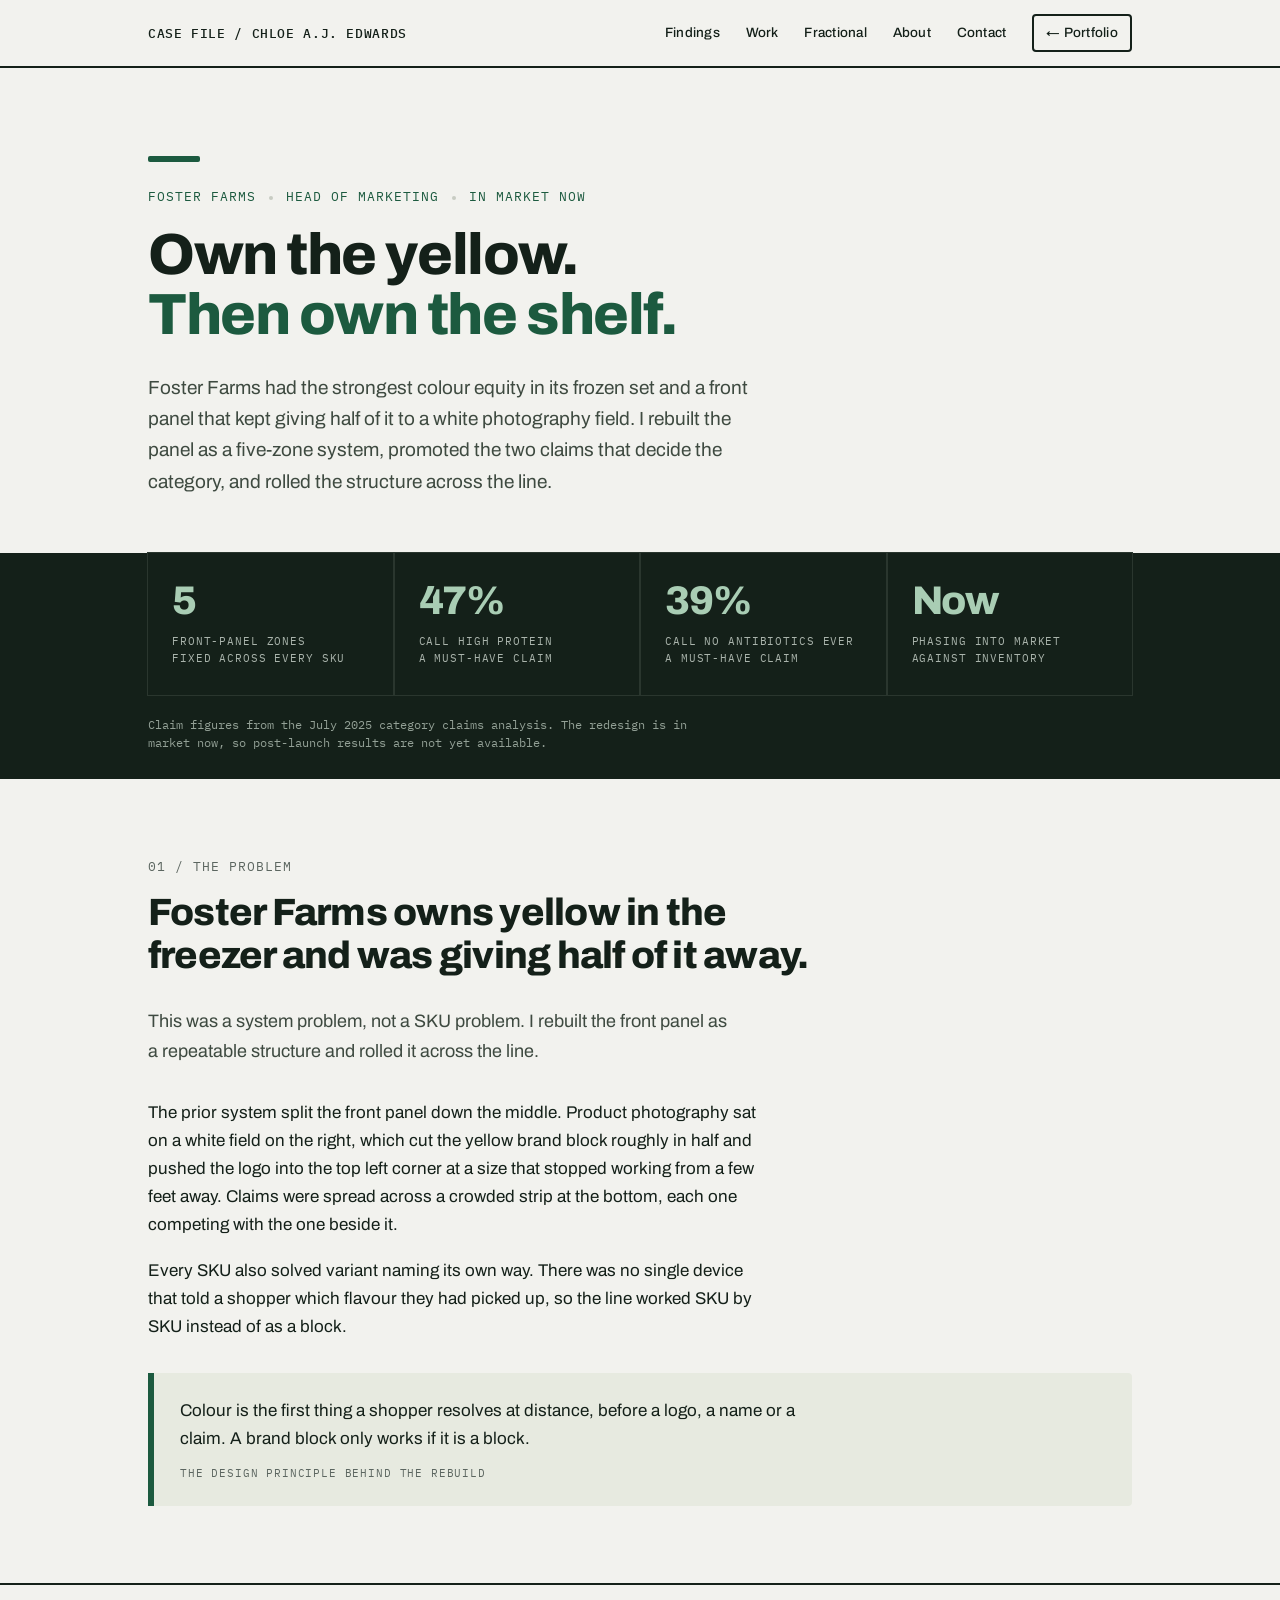
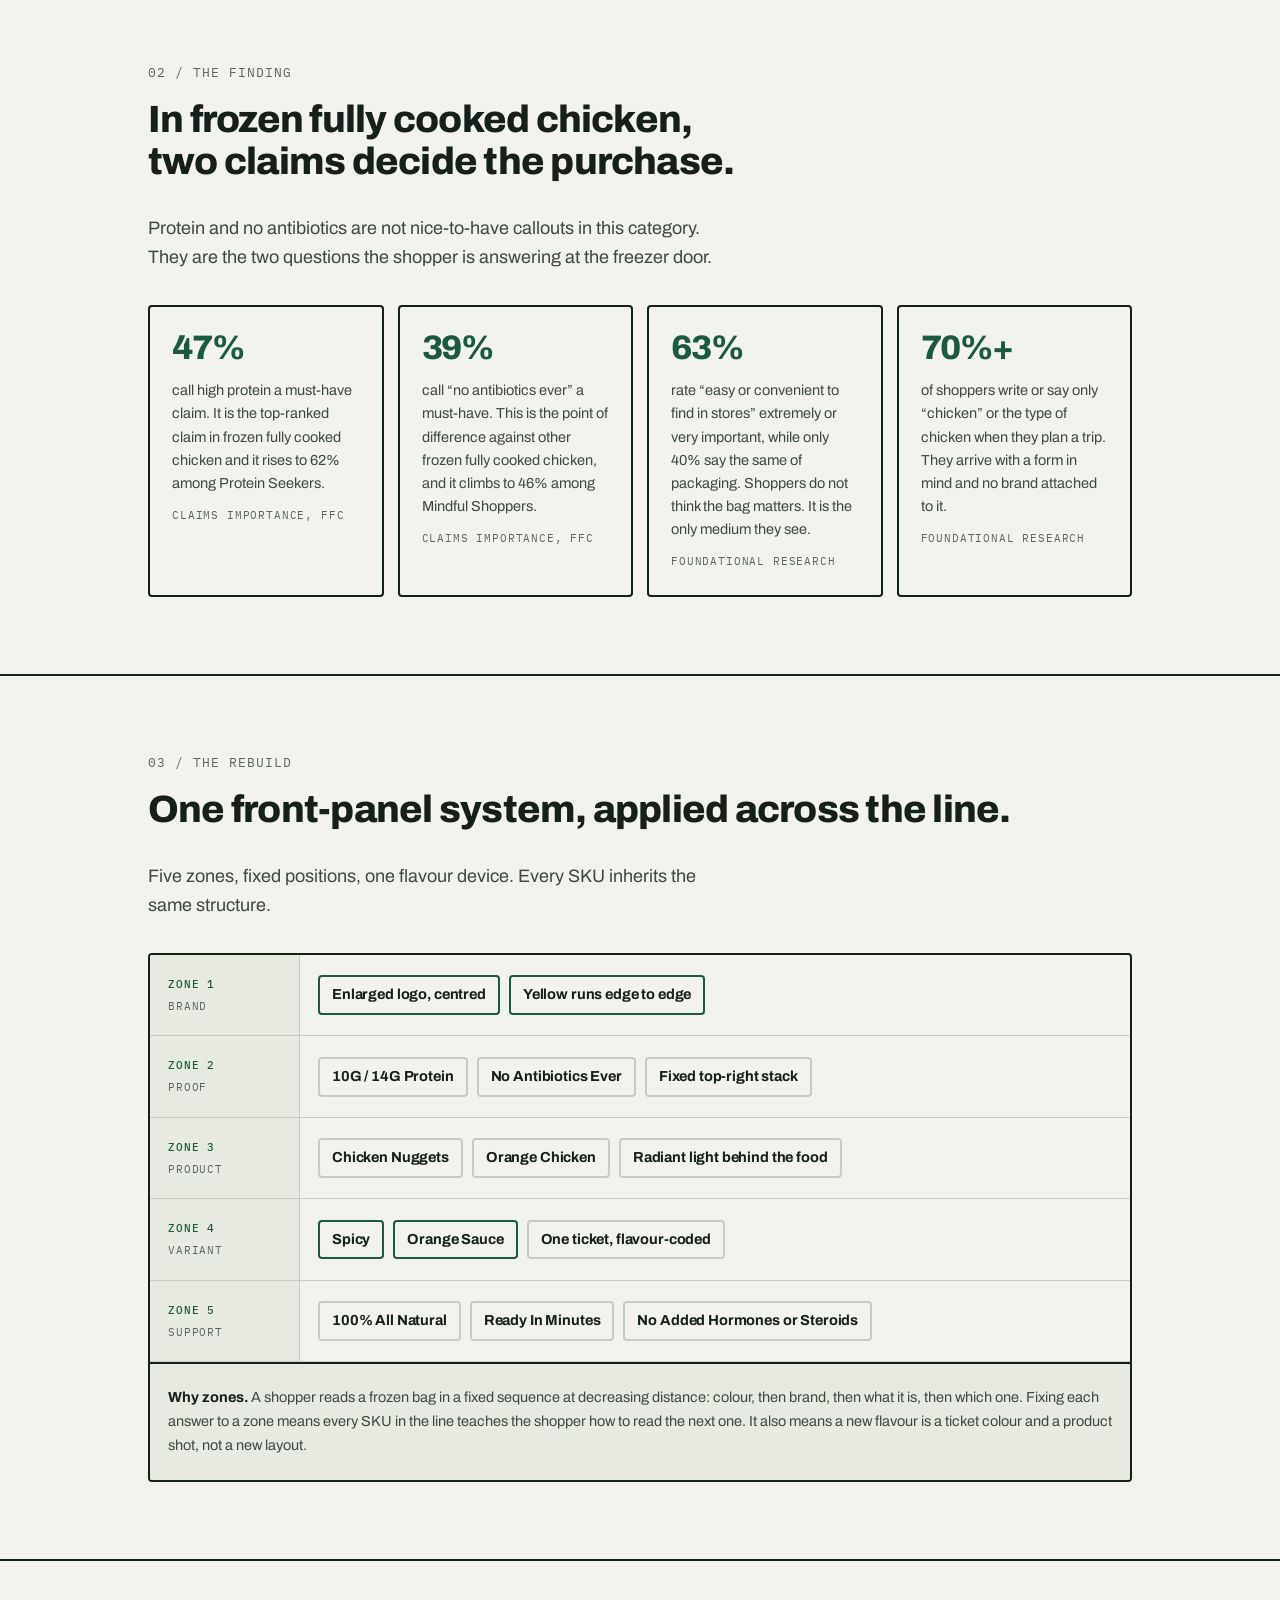
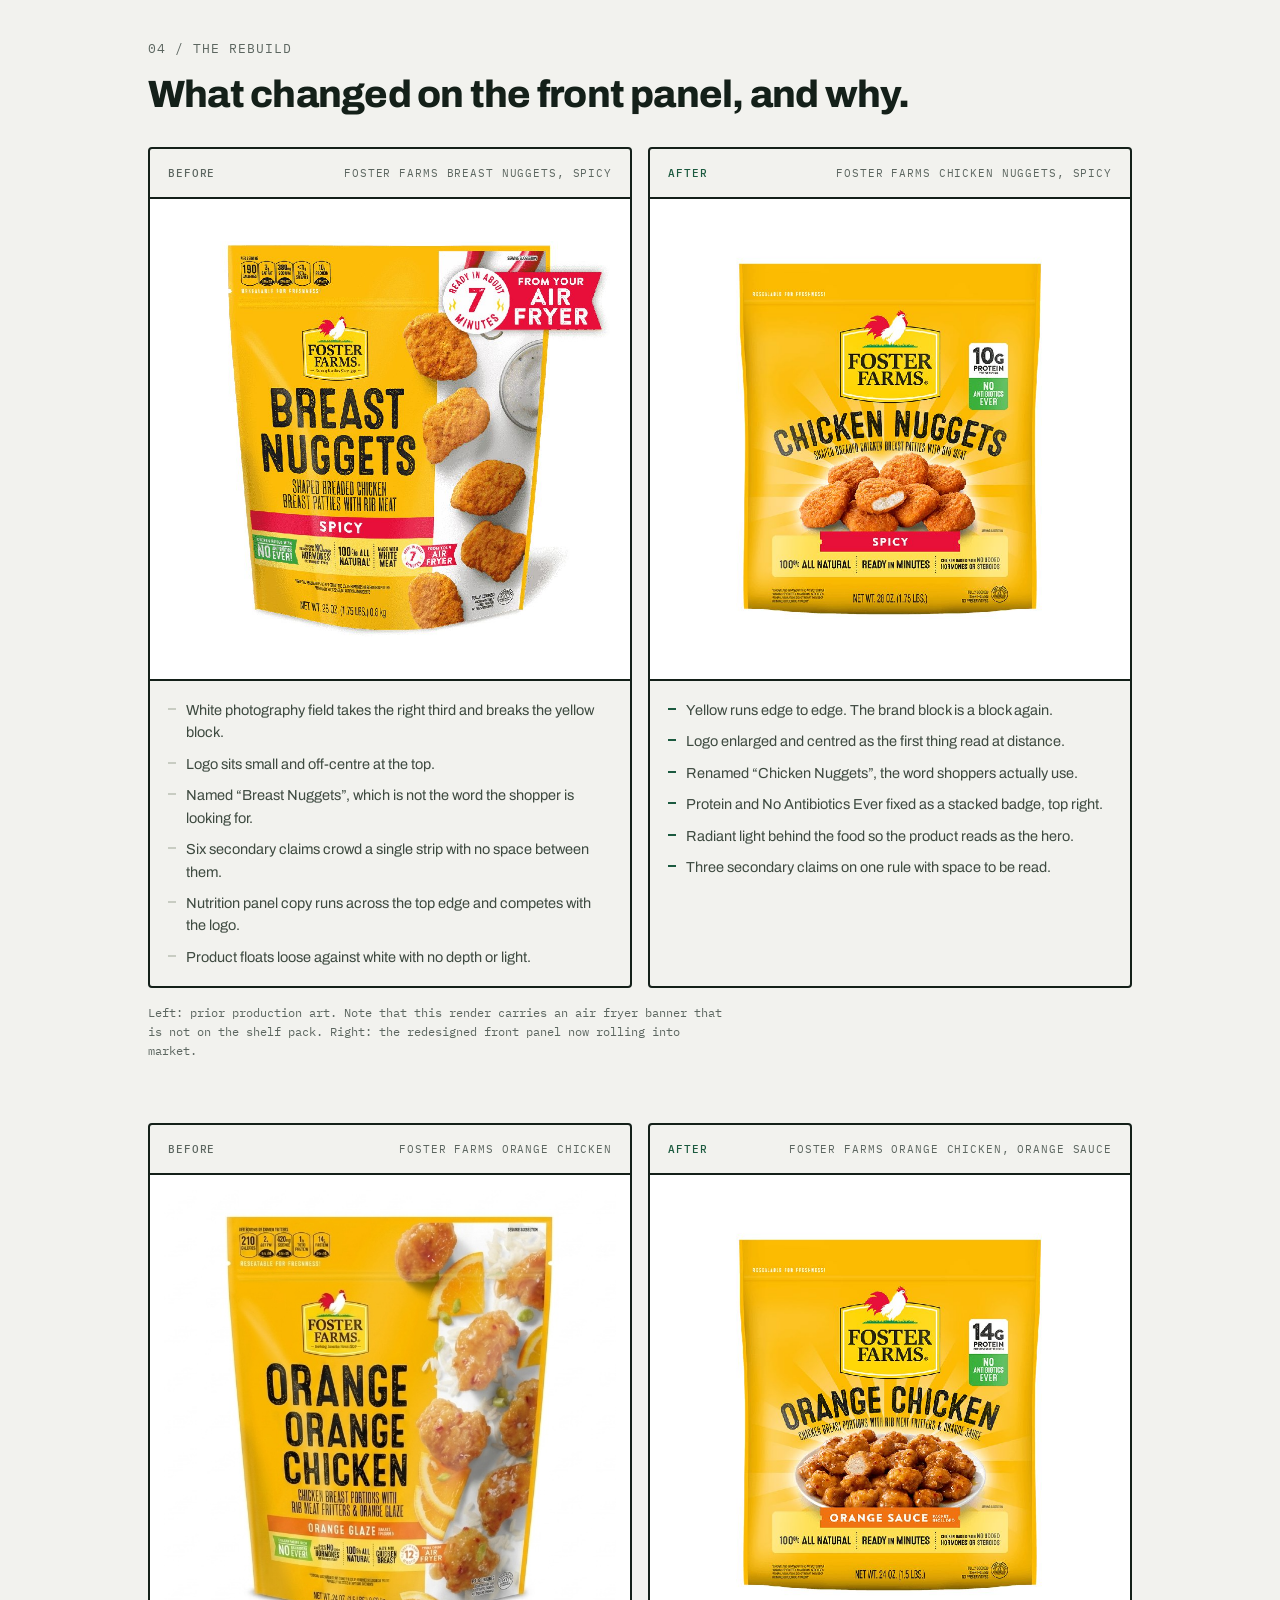
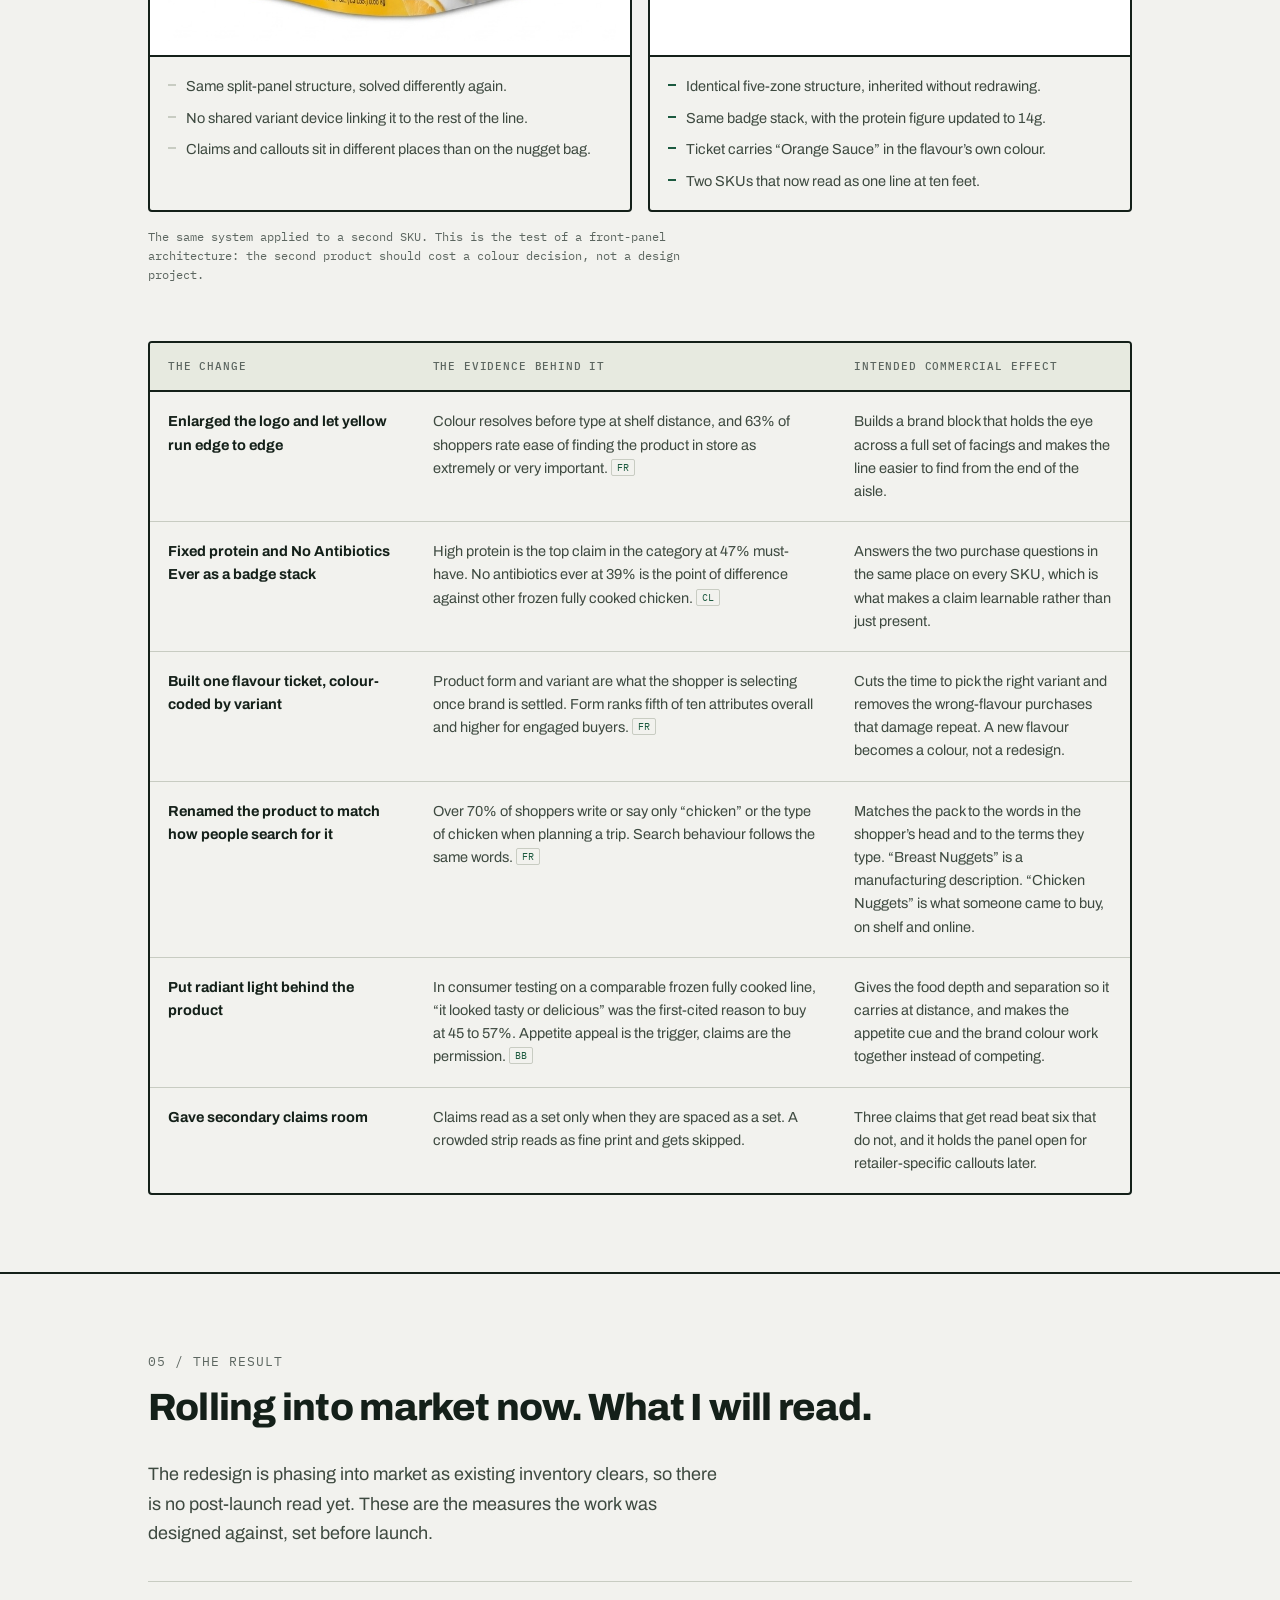
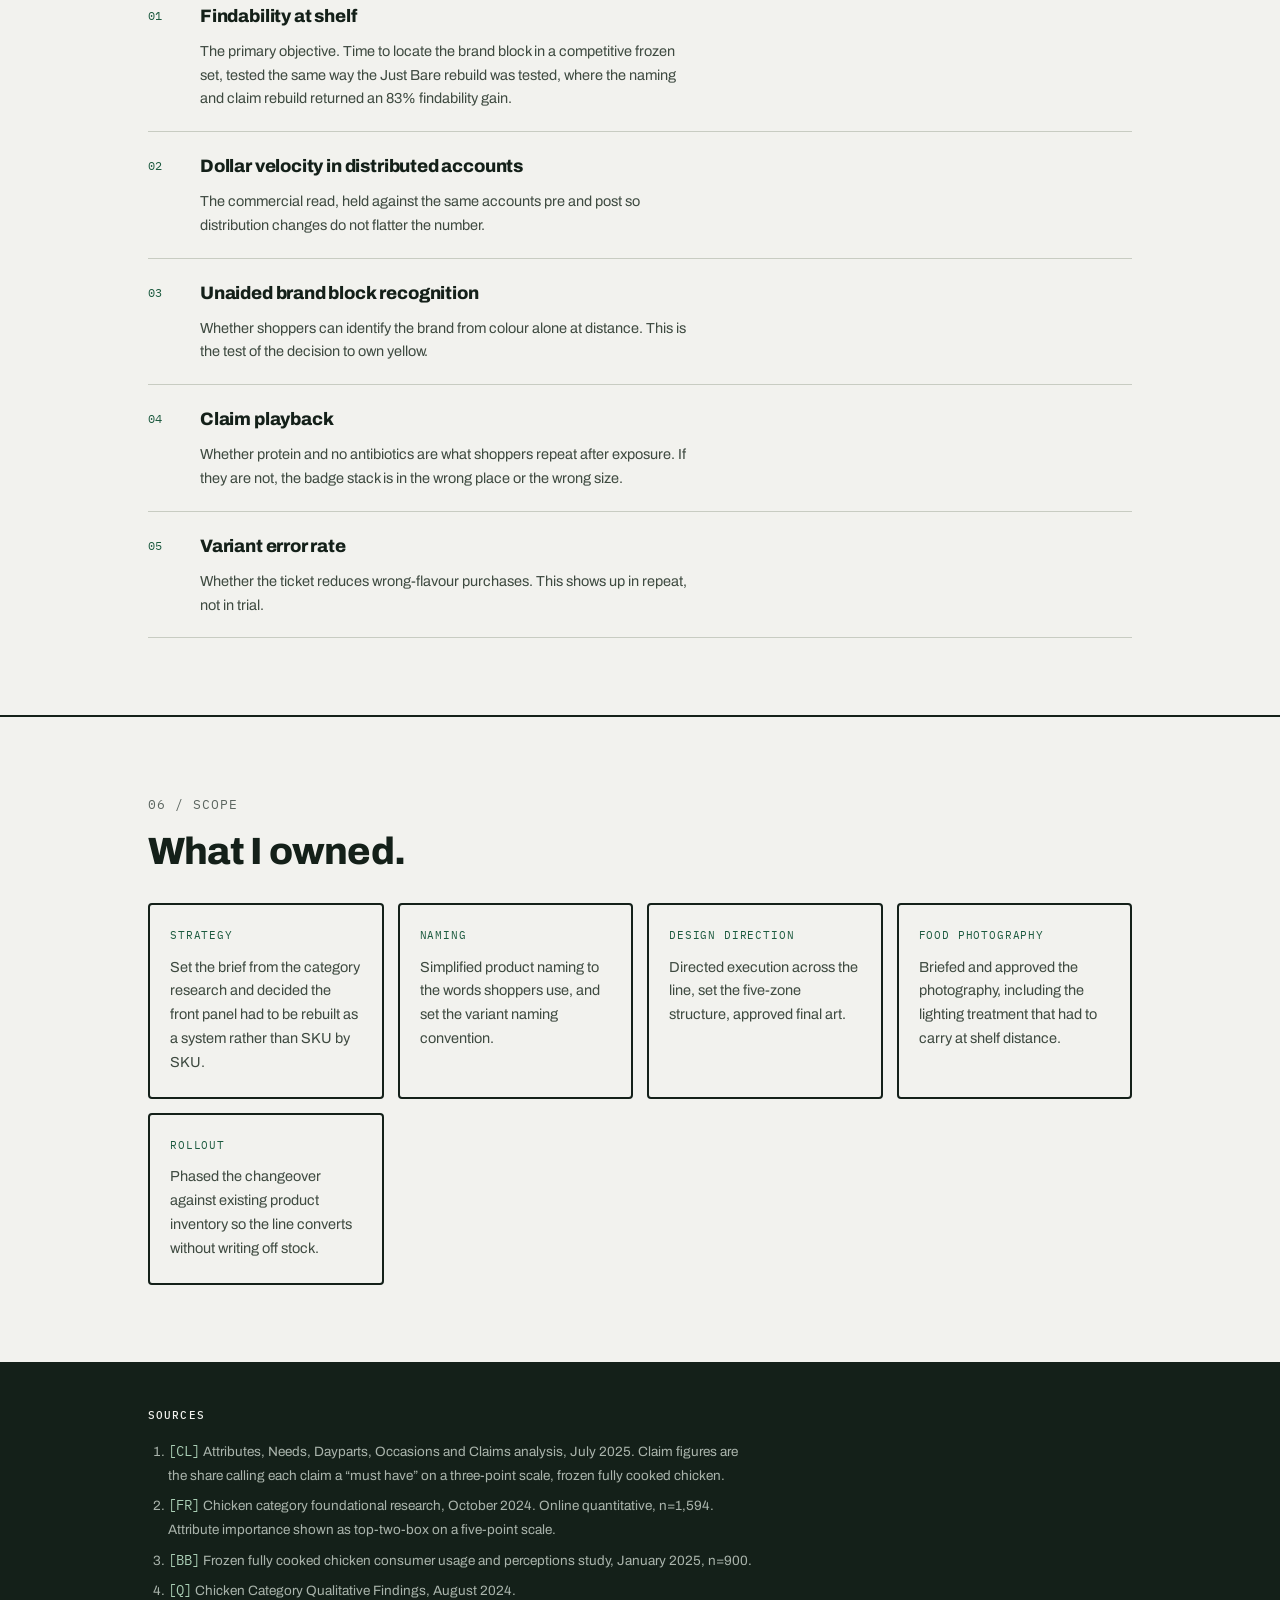
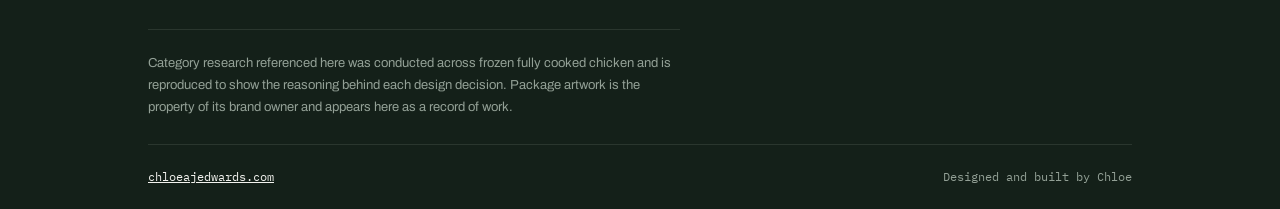
==== packaging/foster-farms.html @ 956cc184 "Add files via upload" ====
<!DOCTYPE html>
<html lang="en">
<head>
<meta charset="UTF-8">
<meta name="viewport" content="width=device-width, initial-scale=1.0">
<title>Foster Farms Front Panel System — Chloe A.J. Edwards</title>
<meta name="description" content="A five-zone front-panel system for Foster Farms frozen chicken, built to own the yellow brand block at shelf.">
<link rel="canonical" href="https://chloeajedwards.com/packaging/foster-farms.html">
<meta property="og:title" content="Foster Farms Front Panel System — Chloe A.J. Edwards">
<meta property="og:description" content="A five-zone front-panel system for Foster Farms frozen chicken, built to own the yellow brand block at shelf.">
<meta property="og:url" content="https://chloeajedwards.com/packaging/foster-farms.html">
<meta property="og:type" content="article">
<meta name="twitter:card" content="summary_large_image">
<link rel="preconnect" href="https://fonts.googleapis.com"><link rel="preconnect" href="https://fonts.gstatic.com" crossorigin><link href="https://fonts.googleapis.com/css2?family=Archivo:wght@400;500;700;800&family=IBM+Plex+Mono:wght@400;500&display=swap" rel="stylesheet">
<link rel="stylesheet" href="case.css">
<style>:root{--accent:#1C5A3F;--accent-block:#1C5A3F;--accent-on-dark:#A9CDB4}</style>
</head>
<body>
<a class="skip" href="#main">Skip to content</a>

<header class="top">
  <div class="wrap topbar">
    <a class="brand" href="../index.html">CASE FILE / CHLOE A.J. EDWARDS</a>
    <nav class="main" aria-label="Main"><a href="../index.html#findings">Findings</a><a href="../index.html#work">Work</a><a href="../index.html#fractional">Fractional</a><a href="../index.html#about">About</a><a href="../index.html#contact">Contact</a><a class="back-link" href="../index.html">&larr; Portfolio</a></nav>
  </div>
</header>

<main id="main">
<div class="wrap hero">
  <span class="brandmark" role="presentation"></span>
  <p class="kicker">Foster Farms <span class="dot"></span> Head of Marketing <span class="dot"></span> In market now</p>
  <h1>Own the yellow. <em>Then own the shelf.</em></h1>
  <p class="standfirst">Foster Farms had the strongest colour equity in its frozen set and a front panel that kept giving half of it to a white photography field. I rebuilt the panel as a five-zone system, promoted the two claims that decide the category, and rolled the structure across the line.</p>
</div>

<div class="rail">
  <div class="wrap"><div class="rail-inner"><div class="stat"><span class="k mark">5</span><span class="l">Front-panel zones<br>fixed across every SKU</span></div><div class="stat"><span class="k mark">47%</span><span class="l">call high protein<br>a must-have claim</span></div><div class="stat"><span class="k mark">39%</span><span class="l">call no antibiotics ever<br>a must-have claim</span></div><div class="stat"><span class="k mark">Now</span><span class="l">Phasing into market<br>against inventory</span></div></div>
  <p class="rail-note">Claim figures from the July 2025 category claims analysis. The redesign is in market now, so post-launch results are not yet available.</p></div>
</div>

<section><div class="wrap"><div class="sec-head"><span class="sec-tag">01 / The problem</span><h2>Foster Farms owns yellow in the freezer and was giving half of it away.</h2></div><p class="lede">This was a system problem, not a SKU problem. I rebuilt the front panel as a repeatable structure and rolled it across the line.</p><p>The prior system split the front panel down the middle. Product photography sat on a white field on the right, which cut the yellow brand block roughly in half and pushed the logo into the top left corner at a size that stopped working from a few feet away. Claims were spread across a crowded strip at the bottom, each one competing with the one beside it.</p><p>Every SKU also solved variant naming its own way. There was no single device that told a shopper which flavour they had picked up, so the line worked SKU by SKU instead of as a block.</p><blockquote class="callout" style="margin-top:32px"><p>Colour is the first thing a shopper resolves at distance, before a logo, a name or a claim. A brand block only works if it is a block.</p><cite>The design principle behind the rebuild</cite></blockquote></div></section><section><div class="wrap"><div class="sec-head"><span class="sec-tag">02 / The finding</span><h2>In frozen fully cooked chicken, two claims decide the purchase.</h2></div><p class="lede">Protein and no antibiotics are not nice-to-have callouts in this category. They are the two questions the shopper is answering at the freezer door.</p><div class="evidence"><div class="ev"><span class="n">47%</span><span class="t">call high protein a must-have claim. It is the top-ranked claim in frozen fully cooked chicken and it rises to 62% among Protein Seekers.</span><span class="s">Claims importance, FFC</span></div><div class="ev"><span class="n">39%</span><span class="t">call &ldquo;no antibiotics ever&rdquo; a must-have. This is the point of difference against other frozen fully cooked chicken, and it climbs to 46% among Mindful Shoppers.</span><span class="s">Claims importance, FFC</span></div><div class="ev"><span class="n">63%</span><span class="t">rate &ldquo;easy or convenient to find in stores&rdquo; extremely or very important, while only 40% say the same of packaging. Shoppers do not think the bag matters. It is the only medium they see.</span><span class="s">Foundational research</span></div><div class="ev"><span class="n">70%+</span><span class="t">of shoppers write or say only &ldquo;chicken&rdquo; or the type of chicken when they plan a trip. They arrive with a form in mind and no brand attached to it.</span><span class="s">Foundational research</span></div></div></div></section><section><div class="wrap"><div class="sec-head"><span class="sec-tag">03 / The rebuild</span><h2>One front-panel system, applied across the line.</h2></div><p class="lede">Five zones, fixed positions, one flavour device. Every SKU inherits the same structure.</p><div class="arch"><div class="arch-row"><div class="arch-tier"><b>Zone 1</b>Brand</div><div class="arch-vals"><span class="chip lead">Enlarged logo, centred</span><span class="chip lead">Yellow runs edge to edge</span></div></div><div class="arch-row"><div class="arch-tier"><b>Zone 2</b>Proof</div><div class="arch-vals"><span class="chip">10G / 14G Protein</span><span class="chip">No Antibiotics Ever</span><span class="chip">Fixed top-right stack</span></div></div><div class="arch-row"><div class="arch-tier"><b>Zone 3</b>Product</div><div class="arch-vals"><span class="chip">Chicken Nuggets</span><span class="chip">Orange Chicken</span><span class="chip">Radiant light behind the food</span></div></div><div class="arch-row"><div class="arch-tier"><b>Zone 4</b>Variant</div><div class="arch-vals"><span class="chip lead">Spicy</span><span class="chip lead">Orange Sauce</span><span class="chip">One ticket, flavour-coded</span></div></div><div class="arch-row"><div class="arch-tier"><b>Zone 5</b>Support</div><div class="arch-vals"><span class="chip">100% All Natural</span><span class="chip">Ready In Minutes</span><span class="chip">No Added Hormones or Steroids</span></div></div><p class="arch-why"><b>Why zones.</b> A shopper reads a frozen bag in a fixed sequence at decreasing distance: colour, then brand, then what it is, then which one. Fixing each answer to a zone means every SKU in the line teaches the shopper how to read the next one. It also means a new flavour is a ticket colour and a product shot, not a new layout.</p></div></div></section><section><div class="wrap"><div class="sec-head"><span class="sec-tag">04 / The rebuild</span><h2>What changed on the front panel, and why.</h2></div><div class="compare"><figure class="pack before"><div class="pack-cap"><span class="badge">Before</span><span class="who">Foster Farms Breast Nuggets, Spicy</span></div><img src="img/ff_nug_old.jpg" alt="Previous Foster Farms Breast Nuggets bag with a white photography field splitting the yellow panel" decoding="sync"><ul class="pack-notes"><li>White photography field takes the right third and breaks the yellow block.</li><li>Logo sits small and off-centre at the top.</li><li>Named &ldquo;Breast Nuggets&rdquo;, which is not the word the shopper is looking for.</li><li>Six secondary claims crowd a single strip with no space between them.</li><li>Nutrition panel copy runs across the top edge and competes with the logo.</li><li>Product floats loose against white with no depth or light.</li></ul></figure><figure class="pack after"><div class="pack-cap"><span class="badge">After</span><span class="who">Foster Farms Chicken Nuggets, Spicy</span></div><img src="img/ff_nug_new.jpg" alt="Redesigned Foster Farms Chicken Nuggets bag with edge-to-edge yellow, radiant light and a Spicy ticket" decoding="sync"><ul class="pack-notes"><li>Yellow runs edge to edge. The brand block is a block again.</li><li>Logo enlarged and centred as the first thing read at distance.</li><li>Renamed &ldquo;Chicken Nuggets&rdquo;, the word shoppers actually use.</li><li>Protein and No Antibiotics Ever fixed as a stacked badge, top right.</li><li>Radiant light behind the food so the product reads as the hero.</li><li>Three secondary claims on one rule with space to be read.</li></ul></figure></div><p class="figcap">Left: prior production art. Note that this render carries an air fryer banner that is not on the shelf pack. Right: the redesigned front panel now rolling into market.</p><div style="height:44px"></div><div class="compare"><figure class="pack before"><div class="pack-cap"><span class="badge">Before</span><span class="who">Foster Farms Orange Chicken</span></div><img src="img/ff_orange_old.jpg" alt="Previous Foster Farms Orange Chicken bag" decoding="sync"><ul class="pack-notes"><li>Same split-panel structure, solved differently again.</li><li>No shared variant device linking it to the rest of the line.</li><li>Claims and callouts sit in different places than on the nugget bag.</li></ul></figure><figure class="pack after"><div class="pack-cap"><span class="badge">After</span><span class="who">Foster Farms Orange Chicken, Orange Sauce</span></div><img src="img/ff_orange_new.jpg" alt="Redesigned Foster Farms Orange Chicken bag using the same five-zone system" decoding="sync"><ul class="pack-notes"><li>Identical five-zone structure, inherited without redrawing.</li><li>Same badge stack, with the protein figure updated to 14g.</li><li>Ticket carries &ldquo;Orange Sauce&rdquo; in the flavour&rsquo;s own colour.</li><li>Two SKUs that now read as one line at ten feet.</li></ul></figure></div><p class="figcap">The same system applied to a second SKU. This is the test of a front-panel architecture: the second product should cost a colour decision, not a design project.</p><div style="height:38px"></div><div class="ledger-scroll"><table class="ledger"><thead><tr><th scope="col">The change</th><th scope="col">The evidence behind it</th><th scope="col">Intended commercial effect</th></tr></thead><tbody><tr><td>Enlarged the logo and let yellow run edge to edge</td><td>Colour resolves before type at shelf distance, and 63% of shoppers rate ease of finding the product in store as extremely or very important. <span class="src">FR</span></td><td>Builds a brand block that holds the eye across a full set of facings and makes the line easier to find from the end of the aisle.</td></tr><tr><td>Fixed protein and No Antibiotics Ever as a badge stack</td><td>High protein is the top claim in the category at 47% must-have. No antibiotics ever at 39% is the point of difference against other frozen fully cooked chicken. <span class="src">CL</span></td><td>Answers the two purchase questions in the same place on every SKU, which is what makes a claim learnable rather than just present.</td></tr><tr><td>Built one flavour ticket, colour-coded by variant</td><td>Product form and variant are what the shopper is selecting once brand is settled. Form ranks fifth of ten attributes overall and higher for engaged buyers. <span class="src">FR</span></td><td>Cuts the time to pick the right variant and removes the wrong-flavour purchases that damage repeat. A new flavour becomes a colour, not a redesign.</td></tr><tr><td>Renamed the product to match how people search for it</td><td>Over 70% of shoppers write or say only &ldquo;chicken&rdquo; or the type of chicken when planning a trip. Search behaviour follows the same words. <span class="src">FR</span></td><td>Matches the pack to the words in the shopper&rsquo;s head and to the terms they type. &ldquo;Breast Nuggets&rdquo; is a manufacturing description. &ldquo;Chicken Nuggets&rdquo; is what someone came to buy, on shelf and online.</td></tr><tr><td>Put radiant light behind the product</td><td>In consumer testing on a comparable frozen fully cooked line, &ldquo;it looked tasty or delicious&rdquo; was the first-cited reason to buy at 45 to 57%. Appetite appeal is the trigger, claims are the permission. <span class="src">BB</span></td><td>Gives the food depth and separation so it carries at distance, and makes the appetite cue and the brand colour work together instead of competing.</td></tr><tr><td>Gave secondary claims room</td><td>Claims read as a set only when they are spaced as a set. A crowded strip reads as fine print and gets skipped.</td><td>Three claims that get read beat six that do not, and it holds the panel open for retailer-specific callouts later.</td></tr></tbody></table></div></div></section><section><div class="wrap"><div class="sec-head"><span class="sec-tag">05 / The result</span><h2>Rolling into market now. What I will read.</h2></div><p class="lede">The redesign is phasing into market as existing inventory clears, so there is no post-launch read yet. These are the measures the work was designed against, set before launch.</p><ul class="plan"><li><span class="idx">01</span><div><h3>Findability at shelf</h3><p>The primary objective. Time to locate the brand block in a competitive frozen set, tested the same way the Just Bare rebuild was tested, where the naming and claim rebuild returned an 83% findability gain.</p></div></li><li><span class="idx">02</span><div><h3>Dollar velocity in distributed accounts</h3><p>The commercial read, held against the same accounts pre and post so distribution changes do not flatter the number.</p></div></li><li><span class="idx">03</span><div><h3>Unaided brand block recognition</h3><p>Whether shoppers can identify the brand from colour alone at distance. This is the test of the decision to own yellow.</p></div></li><li><span class="idx">04</span><div><h3>Claim playback</h3><p>Whether protein and no antibiotics are what shoppers repeat after exposure. If they are not, the badge stack is in the wrong place or the wrong size.</p></div></li><li><span class="idx">05</span><div><h3>Variant error rate</h3><p>Whether the ticket reduces wrong-flavour purchases. This shows up in repeat, not in trial.</p></div></li></ul></div></section><section><div class="wrap"><div class="sec-head"><span class="sec-tag">06 / Scope</span><h2>What I owned.</h2></div><div class="owned"><div class="ow"><span class="r">Strategy</span><p>Set the brief from the category research and decided the front panel had to be rebuilt as a system rather than SKU by SKU.</p></div><div class="ow"><span class="r">Naming</span><p>Simplified product naming to the words shoppers use, and set the variant naming convention.</p></div><div class="ow"><span class="r">Design direction</span><p>Directed execution across the line, set the five-zone structure, approved final art.</p></div><div class="ow"><span class="r">Food photography</span><p>Briefed and approved the photography, including the lighting treatment that had to carry at shelf distance.</p></div><div class="ow"><span class="r">Rollout</span><p>Phased the changeover against existing product inventory so the line converts without writing off stock.</p></div></div></div></section>
</main>

<footer>
  <div class="wrap">
    <h4>Sources</h4>
    <ol><li><span class="key">[CL]</span> Attributes, Needs, Dayparts, Occasions and Claims analysis, July 2025. Claim figures are the share calling each claim a &ldquo;must have&rdquo; on a three-point scale, frozen fully cooked chicken.</li><li><span class="key">[FR]</span> Chicken category foundational research, October 2024. Online quantitative, n=1,594. Attribute importance shown as top-two-box on a five-point scale.</li><li><span class="key">[BB]</span> Frozen fully cooked chicken consumer usage and perceptions study, January 2025, n=900.</li><li><span class="key">[Q]</span> Chicken Category Qualitative Findings, August 2024.</li></ol>
    <p class="fnote">Category research referenced here was conducted across frozen fully cooked chicken and is reproduced to show the reasoning behind each design decision. Package artwork is the property of its brand owner and appears here as a record of work.</p>
    <div class="foot">
      <span><a href="../index.html">chloeajedwards.com</a></span>
      <span>Designed and built by Chloe</span>
    </div>
  </div>
</footer>
</body>
</html>
---- packaging/case.css ----
:root{
  --paper:#F2F2EE;
  --ink:#142019;
  --forest:#1C5A3F;
  --forest-deep:#0D3327;
  --peach:#F5A87B;
  --peach-ink:#4A2410;
  --peach-mid:#7A3D14;
  --ochre:#D9A441;
  --ochre-ink:#3A2905;
  --ochre-mid:#5C420C;
  --body:#3E4A40;
  --mutd:#5C6660;
  --row:#E7EAE0;
  --rule:#C8CCC2;
  --forest-tint:#A9CDB4;
  --pine-tint:#88AE97;
  --sans:'Archivo',system-ui,-apple-system,sans-serif;
  --mono:'IBM Plex Mono',ui-monospace,monospace;
  --r:4px;
  --dur:.25s;
  --ease:cubic-bezier(.4,0,.2,1);
}
*{margin:0;padding:0;box-sizing:border-box}
html{scroll-behavior:smooth}
body{background:var(--paper);color:var(--ink);font-family:var(--sans);font-size:17px;line-height:1.65;-webkit-font-smoothing:antialiased}
a{color:var(--forest)}
a:focus-visible,button:focus-visible{outline:3px solid var(--forest);outline-offset:2px}
.skip{position:absolute;left:-9999px;top:0;background:var(--ink);color:var(--paper);padding:10px 16px;z-index:99}
.skip:focus{left:8px;top:8px}
.wrap{max-width:1080px;margin:0 auto;padding:0 clamp(18px,4vw,48px)}

/* header, matched to index.html */
header.top{position:sticky;top:0;z-index:50;background:var(--paper);border-bottom:2px solid var(--ink)}
.topbar{display:flex;justify-content:space-between;align-items:center;gap:16px;padding-top:14px;padding-bottom:14px}
.brand{font-family:var(--mono);font-size:12.5px;font-weight:500;color:var(--ink);text-decoration:none;letter-spacing:.05em}
nav.main{display:flex;gap:clamp(10px,2vw,26px);align-items:center;flex-wrap:wrap}
nav.main a{font-size:13.5px;font-weight:500;color:var(--ink);text-decoration:none;letter-spacing:.02em}
nav.main a:hover{color:var(--forest);text-decoration:underline;text-underline-offset:4px}
nav.main a.back-link{border:2px solid var(--ink);padding:6px 12px;border-radius:var(--r)}
nav.main a.back-link:hover{background:var(--ink);color:var(--paper);text-decoration:none}

/* hero */
.hero{padding-top:clamp(48px,7vw,88px);padding-bottom:clamp(32px,5vw,56px)}
.kicker{font-family:var(--mono);font-size:12.5px;color:var(--accent);letter-spacing:.08em;margin-bottom:18px;text-transform:uppercase}
.kicker .dot{display:inline-block;width:4px;height:4px;border-radius:50%;background:var(--rule);vertical-align:middle;margin:0 4px}
.brandmark{display:block;width:52px;height:6px;background:var(--accent-block);border-radius:2px;margin-bottom:24px}
h1{font-weight:800;font-size:clamp(34px,5.4vw,58px);line-height:1.04;letter-spacing:-.025em;max-width:16ch;text-wrap:balance}
h1 em{font-style:normal;color:var(--accent)}
.standfirst{margin:26px 0 0;font-size:clamp(16px,1.6vw,19px);color:var(--body);max-width:56ch}

/* stat rail */
.rail{background:var(--ink);color:var(--paper)}
.rail-inner{display:grid;grid-template-columns:repeat(auto-fit,minmax(190px,1fr));gap:2px;border-bottom:1px solid #2A362E}
.stat{background:var(--ink);padding:28px 24px;outline:1px solid #2A362E}
.stat .k{display:block;font-weight:800;font-size:clamp(28px,3.6vw,40px);line-height:1;letter-spacing:-.03em;font-variant-numeric:tabular-nums;color:var(--paper)}
.stat .k.up{color:var(--forest-tint)}
.stat .k.mark{color:var(--accent-on-dark)}
.stat .l{display:block;margin-top:12px;font-family:var(--mono);font-size:11px;letter-spacing:.08em;text-transform:uppercase;color:#AAB4AC;line-height:1.55}
.rail-note{font-family:var(--mono);font-size:11.5px;color:#93A096;padding:20px 0 26px;line-height:1.6;max-width:80ch}

/* sections */
section{padding:clamp(44px,6vw,80px) 0}
section+section{border-top:2px solid var(--ink)}
.sec-head{margin-bottom:30px}
.sec-tag{display:block;font-family:var(--mono);font-size:12.5px;letter-spacing:.08em;color:var(--mutd);margin-bottom:16px;text-transform:uppercase}
h2{font-weight:800;font-size:clamp(26px,3.4vw,38px);letter-spacing:-.02em;line-height:1.12;text-wrap:balance}
h3{font-weight:800;font-size:18px;letter-spacing:-.01em;margin-bottom:8px}
p{margin-bottom:18px;max-width:62ch}
p:last-child{margin-bottom:0}
.lede{color:var(--body);max-width:58ch;margin-bottom:32px;font-size:clamp(16px,1.5vw,18px)}
strong{font-weight:700}

/* pack comparison */
.compare{display:grid;grid-template-columns:1fr 1fr;gap:16px}
.pack{border:2px solid var(--ink);border-radius:var(--r);overflow:hidden;background:var(--paper);display:flex;flex-direction:column}
.pack-cap{display:flex;justify-content:space-between;align-items:center;gap:12px;min-height:50px;padding:13px 18px;border-bottom:2px solid var(--ink);font-family:var(--mono);font-size:11px;letter-spacing:.08em;text-transform:uppercase}
.pack-cap .who{color:var(--mutd);text-align:right}
.pack-cap .badge{font-weight:500}
.pack.before .badge{color:var(--mutd)}
.pack.after .badge{color:var(--accent)}
.pack img{display:block;width:100%;height:auto;aspect-ratio:1/1;object-fit:contain;background:#fff;padding:14px}
.pack-notes{list-style:none;padding:18px;border-top:2px solid var(--ink);flex:1}
.pack-notes li{position:relative;padding-left:18px;margin-bottom:9px;font-size:14.5px;line-height:1.55;color:var(--body)}
.pack-notes li:last-child{margin-bottom:0}
.pack-notes li::before{content:"";position:absolute;left:0;top:.62em;width:8px;height:2px;background:var(--rule)}
.pack.after .pack-notes li::before{background:var(--accent-block)}
.figcap{margin-top:16px;font-family:var(--mono);font-size:11.5px;line-height:1.65;color:var(--mutd);max-width:82ch}

/* evidence cards */
.evidence{display:grid;grid-template-columns:repeat(auto-fit,minmax(230px,1fr));gap:14px}
.ev{border:2px solid var(--ink);border-radius:var(--r);padding:24px 22px;background:var(--paper)}
.ev .n{display:block;font-weight:800;font-size:34px;line-height:1;letter-spacing:-.03em;color:var(--accent);font-variant-numeric:tabular-nums}
.ev .t{display:block;margin-top:14px;font-size:14.5px;line-height:1.6;color:var(--body)}
.ev .s{display:block;margin-top:12px;font-family:var(--mono);font-size:10.5px;letter-spacing:.08em;text-transform:uppercase;color:var(--mutd)}

/* decision ledger */
.ledger-scroll{overflow-x:auto;border:2px solid var(--ink);border-radius:var(--r)}
table.ledger{border-collapse:collapse;width:100%;min-width:720px;font-size:14.5px}
table.ledger th{text-align:left;font-family:var(--mono);font-size:10.5px;letter-spacing:.08em;text-transform:uppercase;color:var(--mutd);font-weight:500;padding:15px 18px;border-bottom:2px solid var(--ink);background:var(--row);vertical-align:bottom}
table.ledger td{padding:18px;border-bottom:1px solid var(--rule);vertical-align:top;line-height:1.6;color:var(--body)}
table.ledger tr:last-child td{border-bottom:0}
table.ledger td:first-child{color:var(--ink);font-weight:700;width:27%}
table.ledger td:last-child{width:30%}
.src{font-family:var(--mono);font-size:10px;letter-spacing:.04em;color:var(--accent);border:1px solid var(--rule);border-radius:2px;padding:1px 5px;white-space:nowrap;vertical-align:2px}

/* naming architecture */
.arch{border:2px solid var(--ink);border-radius:var(--r);overflow:hidden;background:var(--paper)}
.arch-row{display:grid;grid-template-columns:150px 1fr;border-bottom:1px solid var(--rule)}
.arch-tier{padding:20px 18px;background:var(--row);border-right:1px solid var(--rule);font-family:var(--mono);font-size:10.5px;letter-spacing:.08em;text-transform:uppercase;color:var(--mutd)}
.arch-tier b{display:block;color:var(--accent);font-weight:500;font-size:11px;margin-bottom:5px}
.arch-vals{padding:18px;display:flex;flex-wrap:wrap;gap:9px;align-items:center}
.chip{font-weight:700;font-size:14.5px;letter-spacing:-.01em;border:2px solid var(--rule);border-radius:var(--r);padding:6px 12px;color:var(--ink);background:var(--paper)}
.chip.lead{border-color:var(--accent-block)}
.arch-why{padding:22px 18px;background:var(--row);border-top:2px solid var(--ink);font-size:14.5px;color:var(--body);max-width:none;margin:0}
.arch-why b{color:var(--ink);font-weight:700}

/* rename diagram */
.rename{display:flex;flex-wrap:wrap;border:2px solid var(--ink);border-radius:var(--r);overflow:hidden;background:var(--paper)}
.rn{flex:1 1 260px;padding:28px 24px}
.rn+.rn{border-left:2px solid var(--ink)}
.rn .lbl{display:block;font-family:var(--mono);font-size:10.5px;letter-spacing:.08em;text-transform:uppercase;color:var(--mutd);margin-bottom:14px}
.rn .val{display:block;font-weight:800;font-size:27px;line-height:1.1;letter-spacing:-.025em}
.rn.was .val{color:#8B948B;text-decoration:line-through;text-decoration-thickness:2px}
.rn.now .val{color:var(--accent)}
.rn .sub{display:block;margin-top:12px;font-size:14.5px;color:var(--body);line-height:1.6}

/* numbered plan */
.plan{list-style:none;border-top:1px solid var(--rule)}
.plan li{display:grid;grid-template-columns:38px 1fr;gap:14px;padding:20px 0;border-bottom:1px solid var(--rule)}
.plan .idx{font-family:var(--mono);font-size:12px;color:var(--accent);padding-top:4px;letter-spacing:.04em}
.plan p{font-size:14.5px;color:var(--body);margin:0;max-width:62ch}

/* scope cards */
.owned{display:grid;grid-template-columns:repeat(auto-fit,minmax(210px,1fr));gap:14px}
.ow{border:2px solid var(--ink);border-radius:var(--r);padding:22px 20px;background:var(--paper)}
.ow .r{display:block;font-family:var(--mono);font-size:10.5px;letter-spacing:.08em;text-transform:uppercase;color:var(--accent);margin-bottom:11px}
.ow p{font-size:14.5px;color:var(--body);margin:0}

/* callout */
.callout{border-left:6px solid var(--accent-block);background:var(--row);padding:24px 26px;border-radius:0 var(--r) var(--r) 0}
.callout p{font-size:17px;color:var(--ink);margin:0;max-width:64ch}
.callout cite{display:block;margin-top:12px;font-family:var(--mono);font-size:10.5px;letter-spacing:.08em;text-transform:uppercase;color:var(--mutd);font-style:normal}

/* footer */
footer{background:var(--ink);color:var(--paper);padding:44px 0 0}
footer h4{font-family:var(--mono);font-size:11px;letter-spacing:.1em;text-transform:uppercase;color:var(--paper);margin-bottom:16px;font-weight:500}
footer ol{margin:0;padding-left:20px;font-size:13.5px;line-height:1.75;max-width:76ch;color:#AAB4AC}
footer li{margin-bottom:7px}
footer .key{font-family:var(--mono);color:var(--accent-on-dark)}
.fnote{margin-top:26px;padding-top:22px;border-top:1px solid #2A362E;font-size:13px;line-height:1.7;max-width:76ch;color:#93A096}
.foot{display:flex;justify-content:space-between;gap:16px;flex-wrap:wrap;margin-top:26px;border-top:1px solid #2A362E;padding-top:22px;padding-bottom:22px;font-family:var(--mono);font-size:12px}
.foot a{color:var(--paper)}
.foot span{color:#93A096}

@media(prefers-reduced-motion:reduce){html{scroll-behavior:auto}*{animation:none!important;transition:none!important}}
@media(max-width:760px){
  body{font-size:16px}
  .compare{grid-template-columns:1fr}
  .arch-row{grid-template-columns:1fr}
  .arch-tier{border-right:0;border-bottom:1px solid var(--rule)}
  .rn+.rn{border-left:0;border-top:2px solid var(--ink)}
}
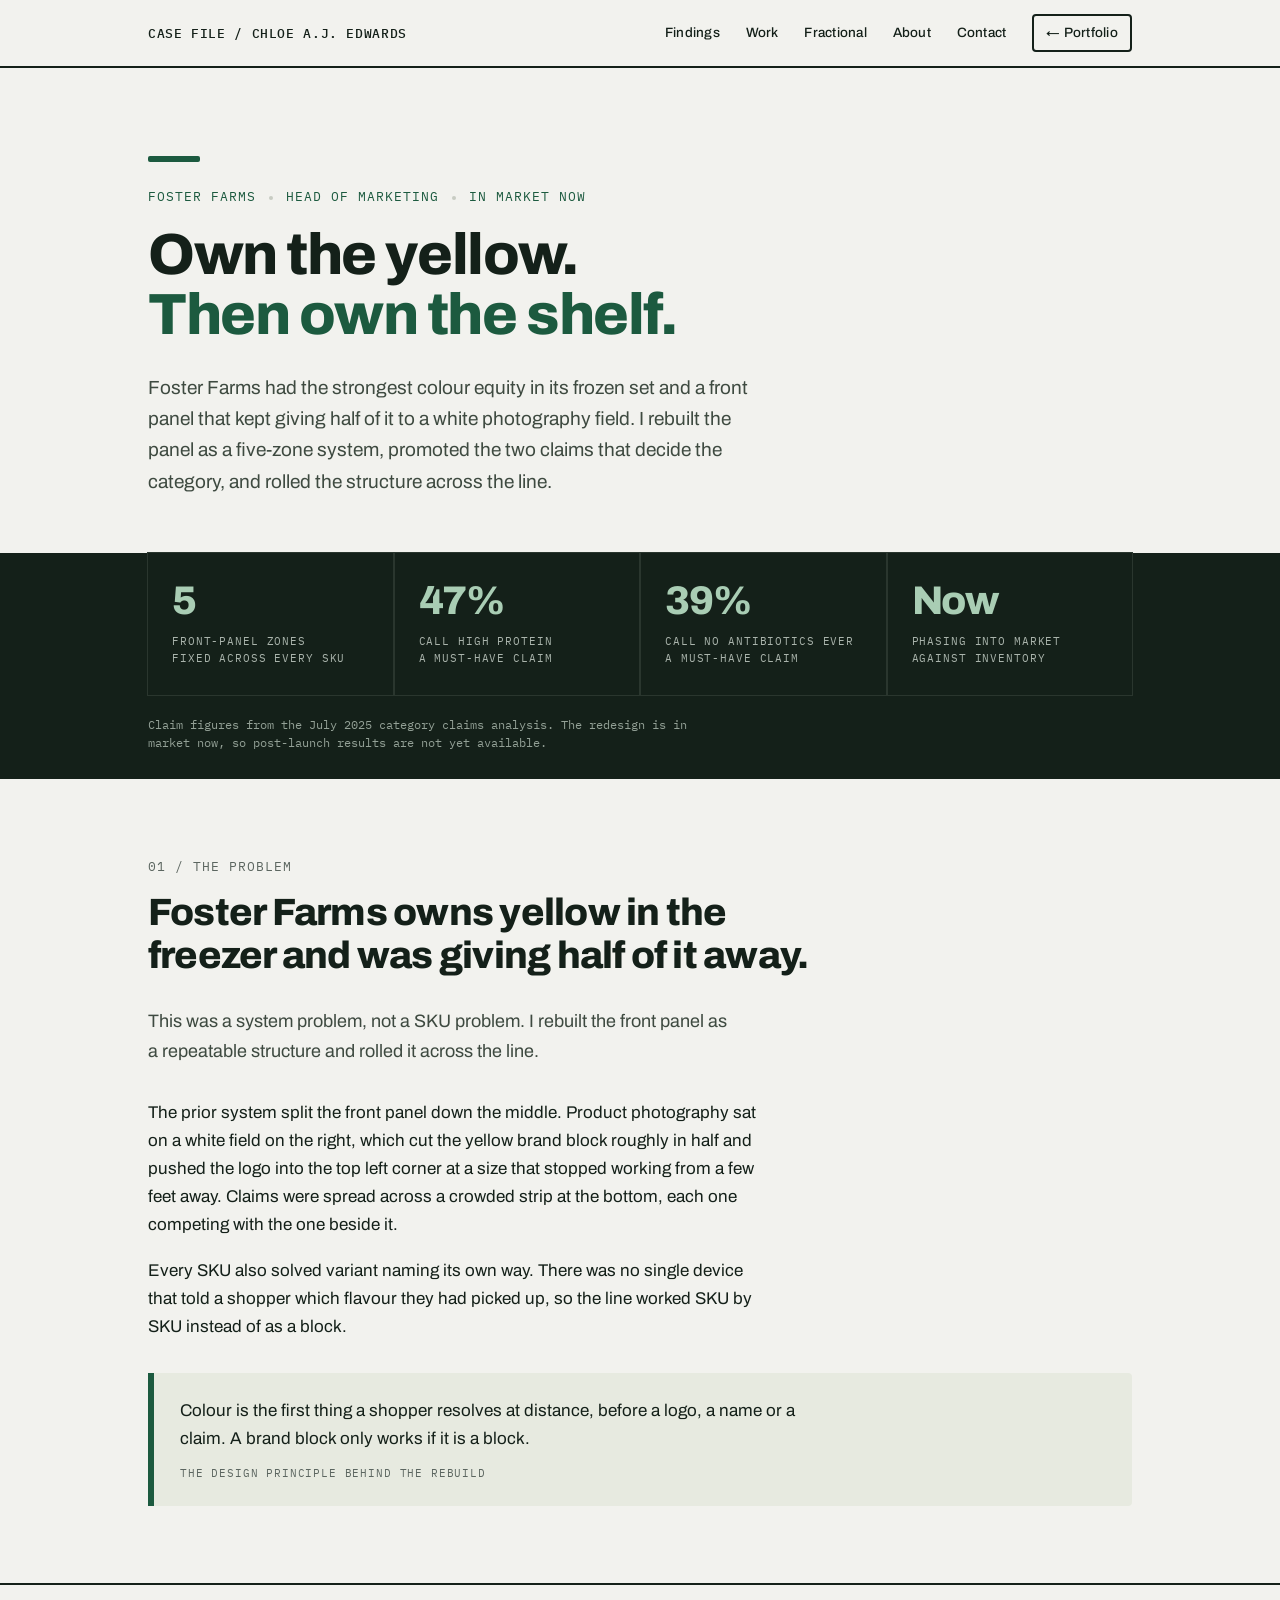
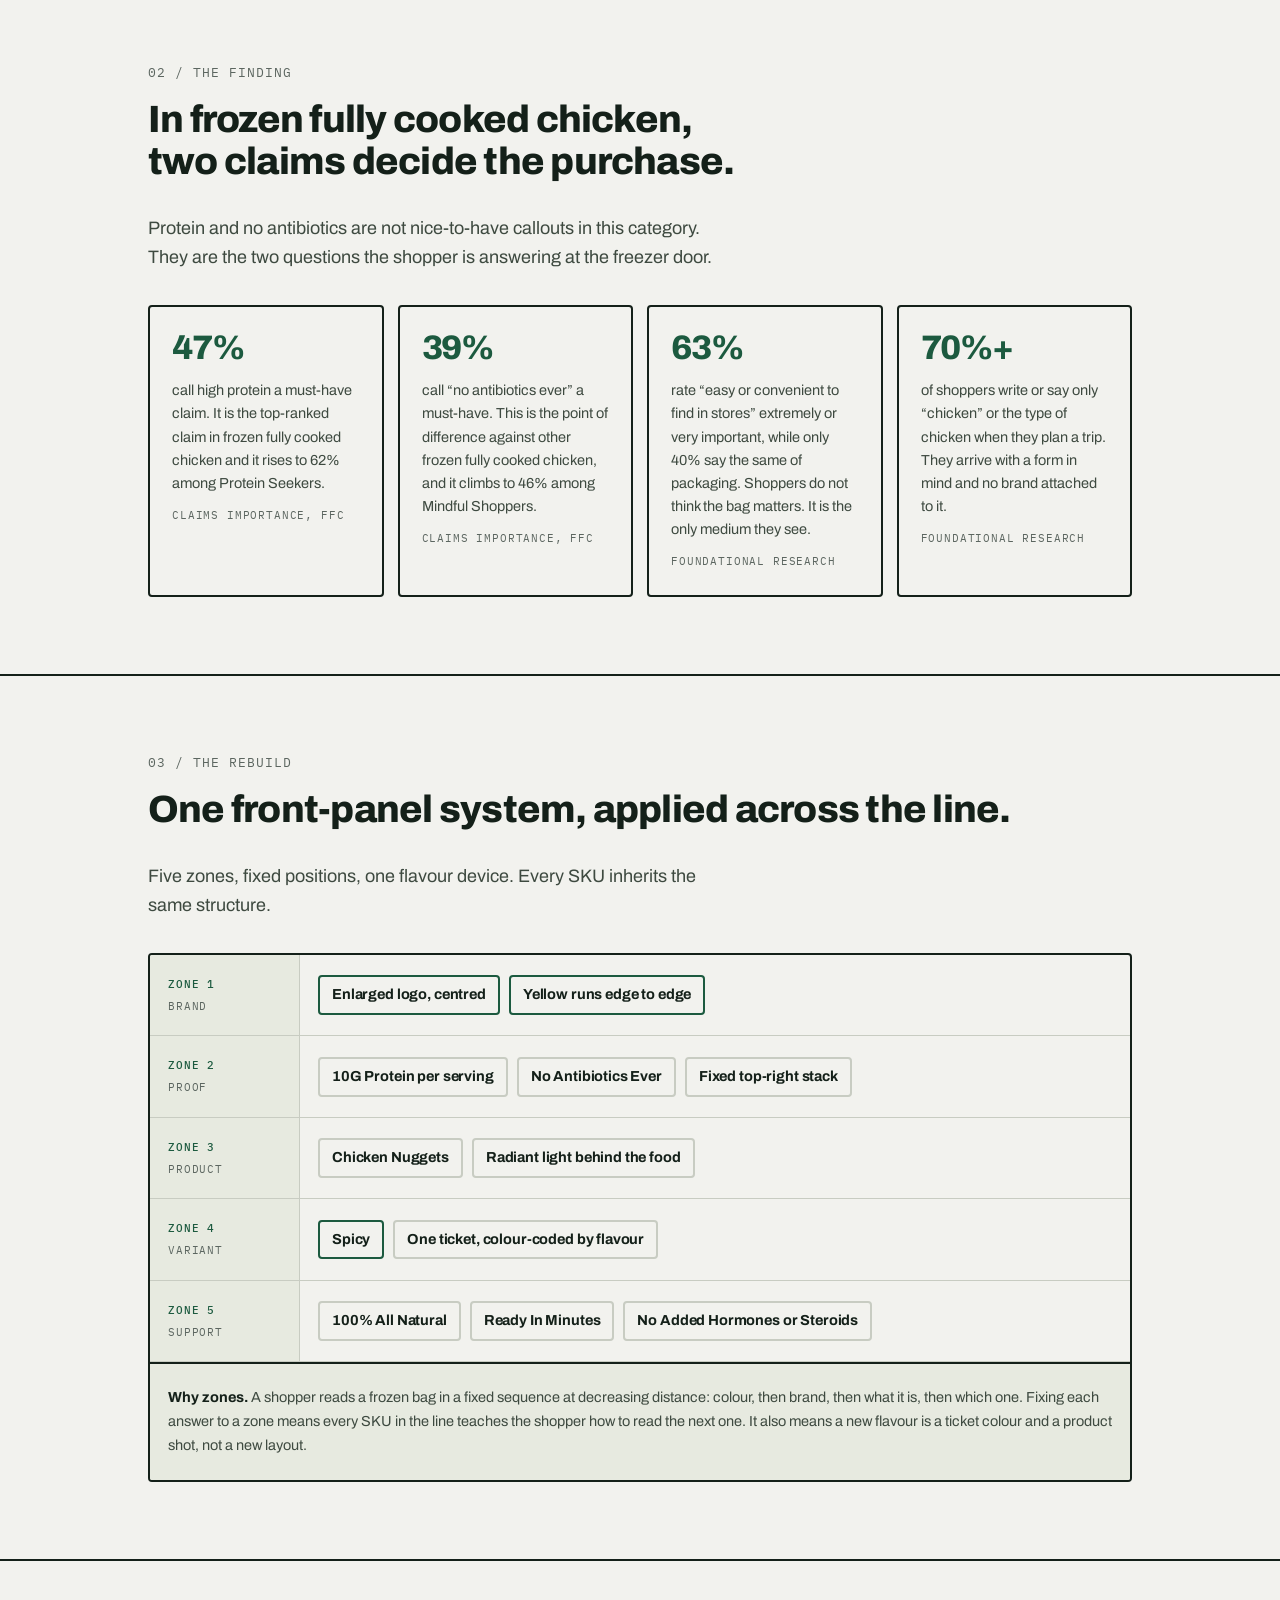
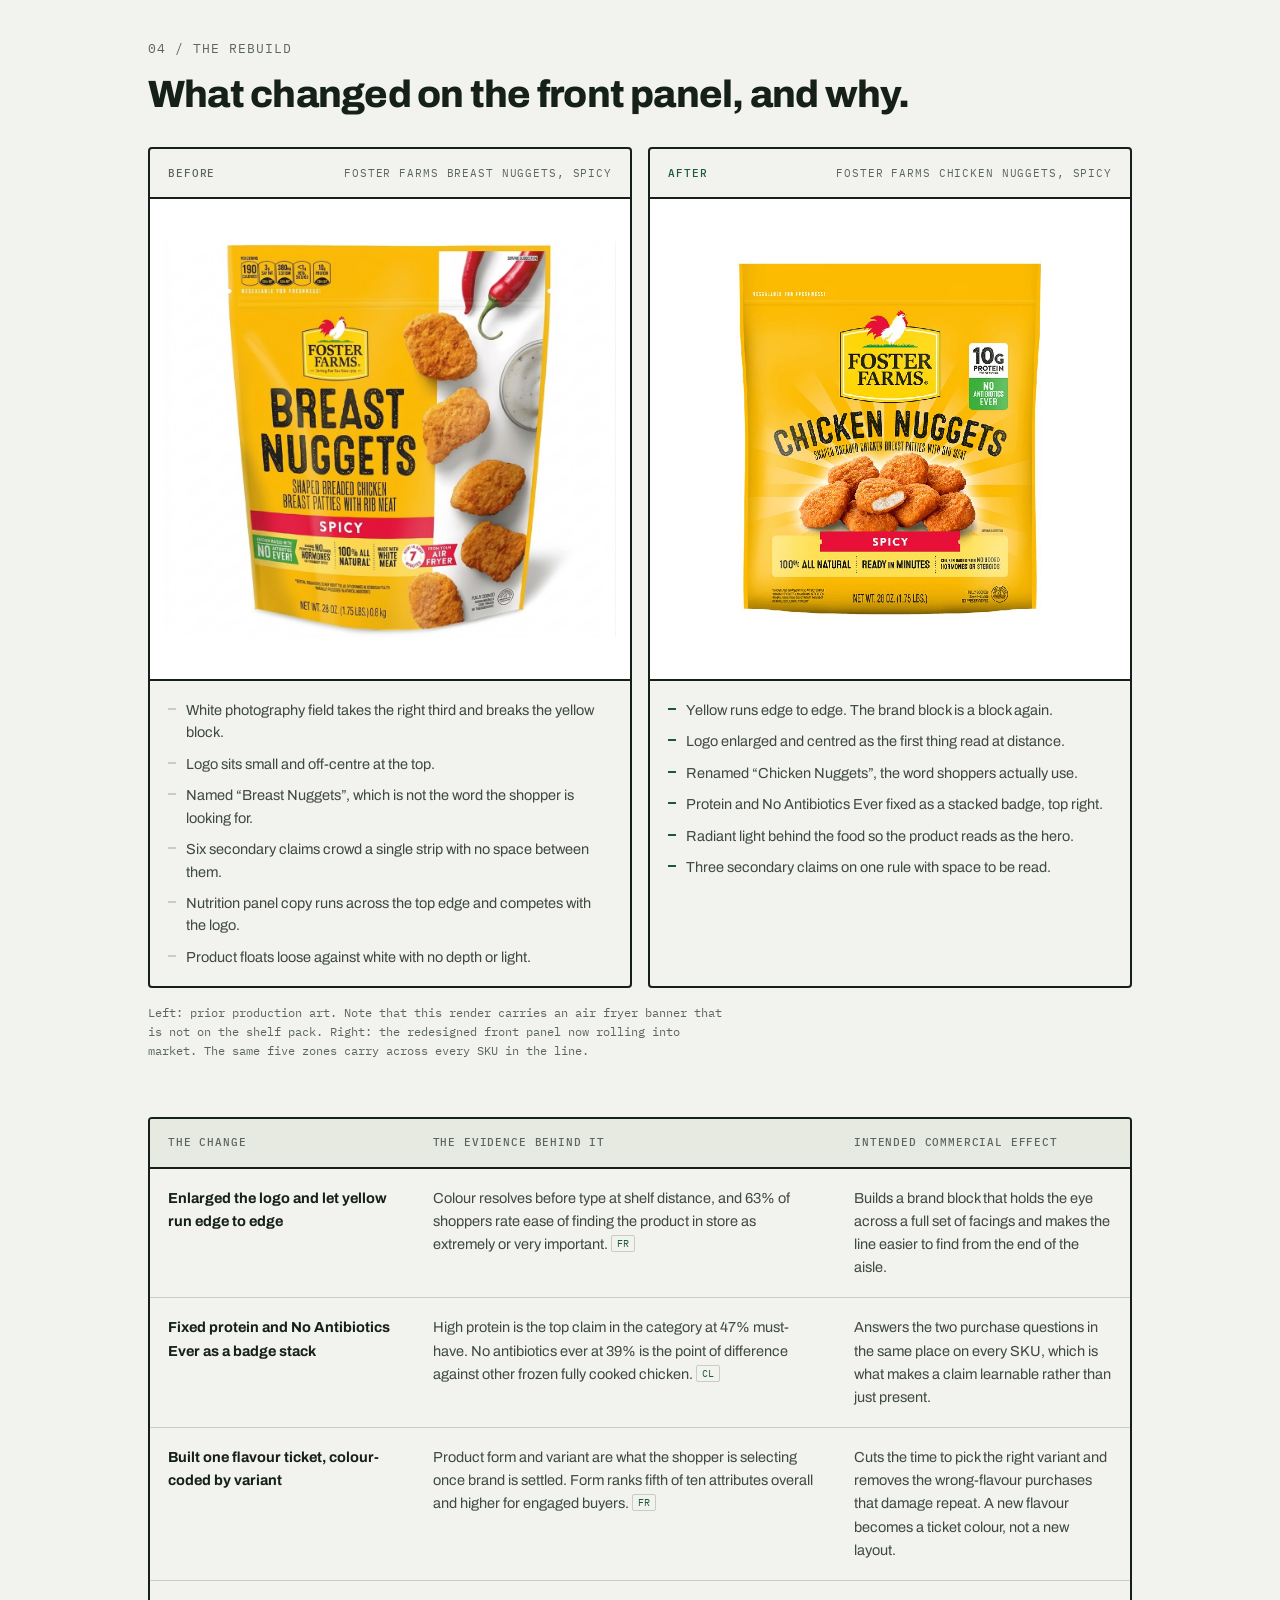
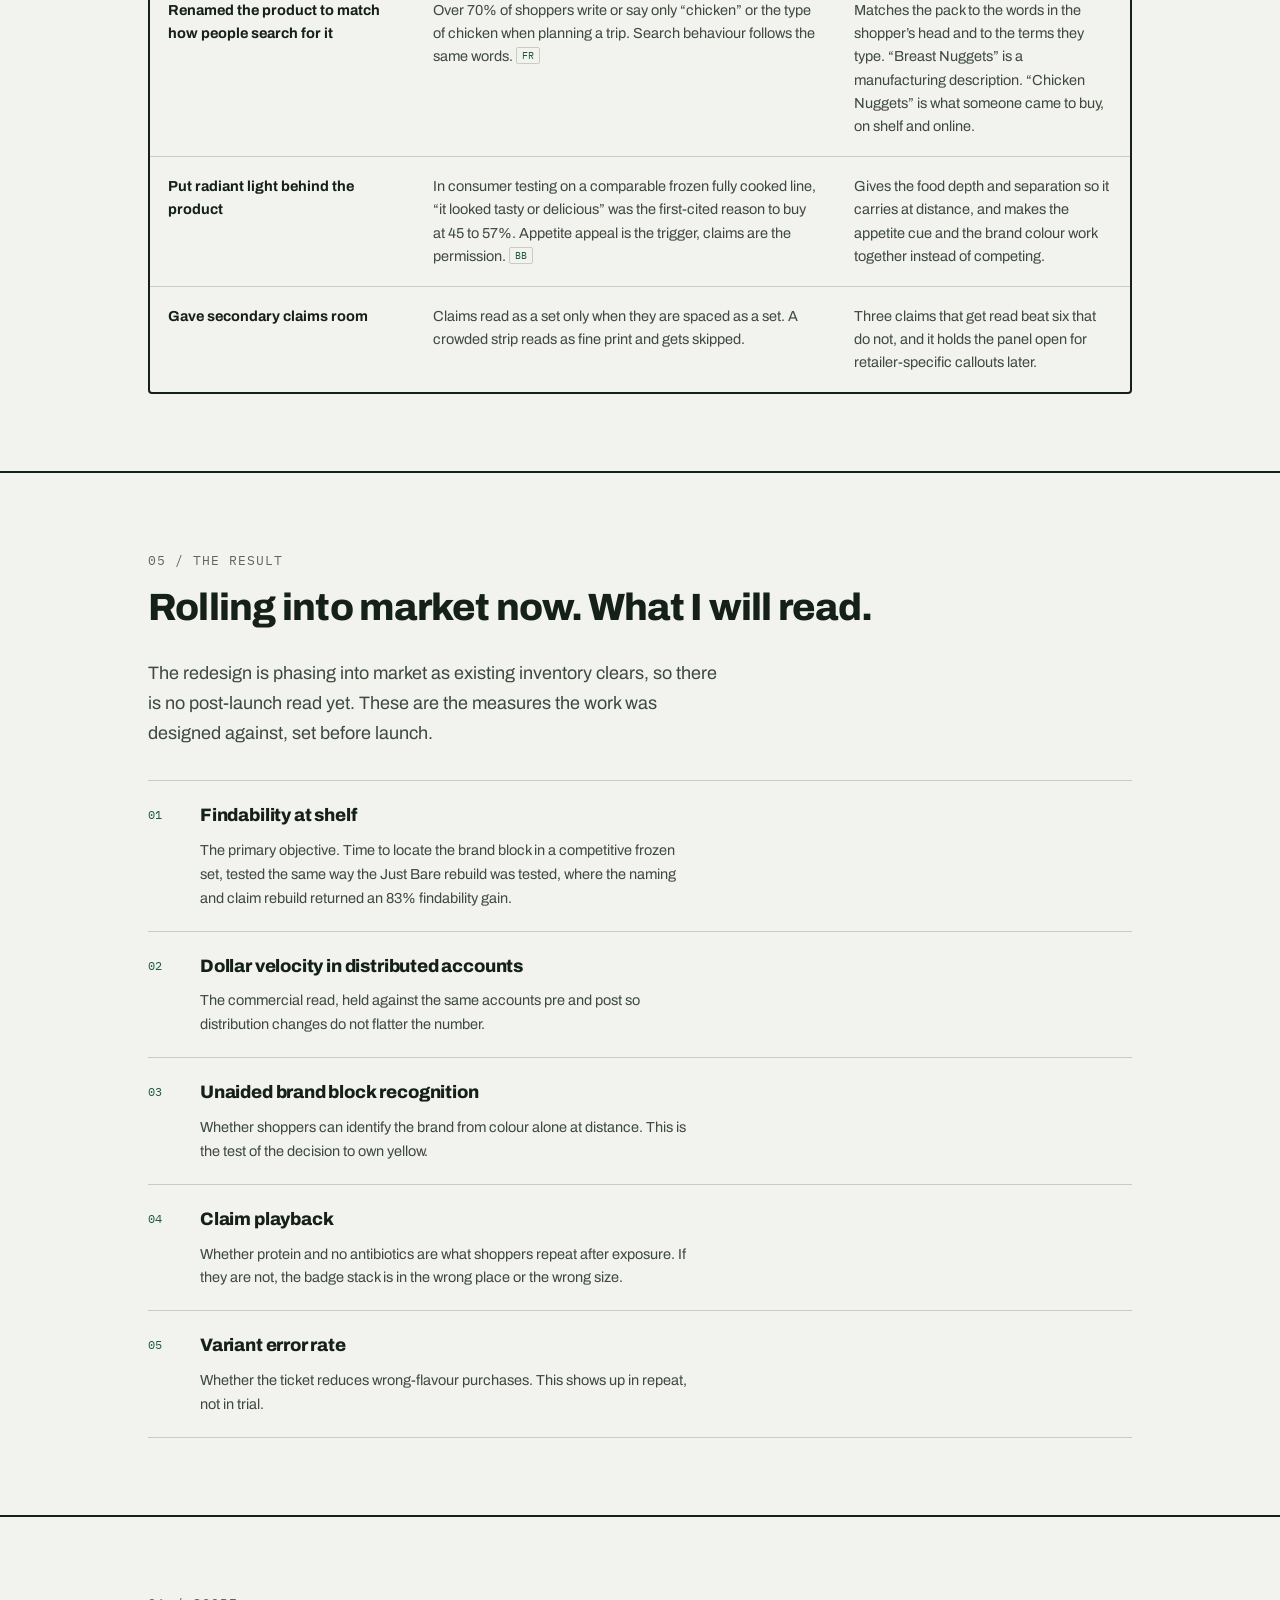
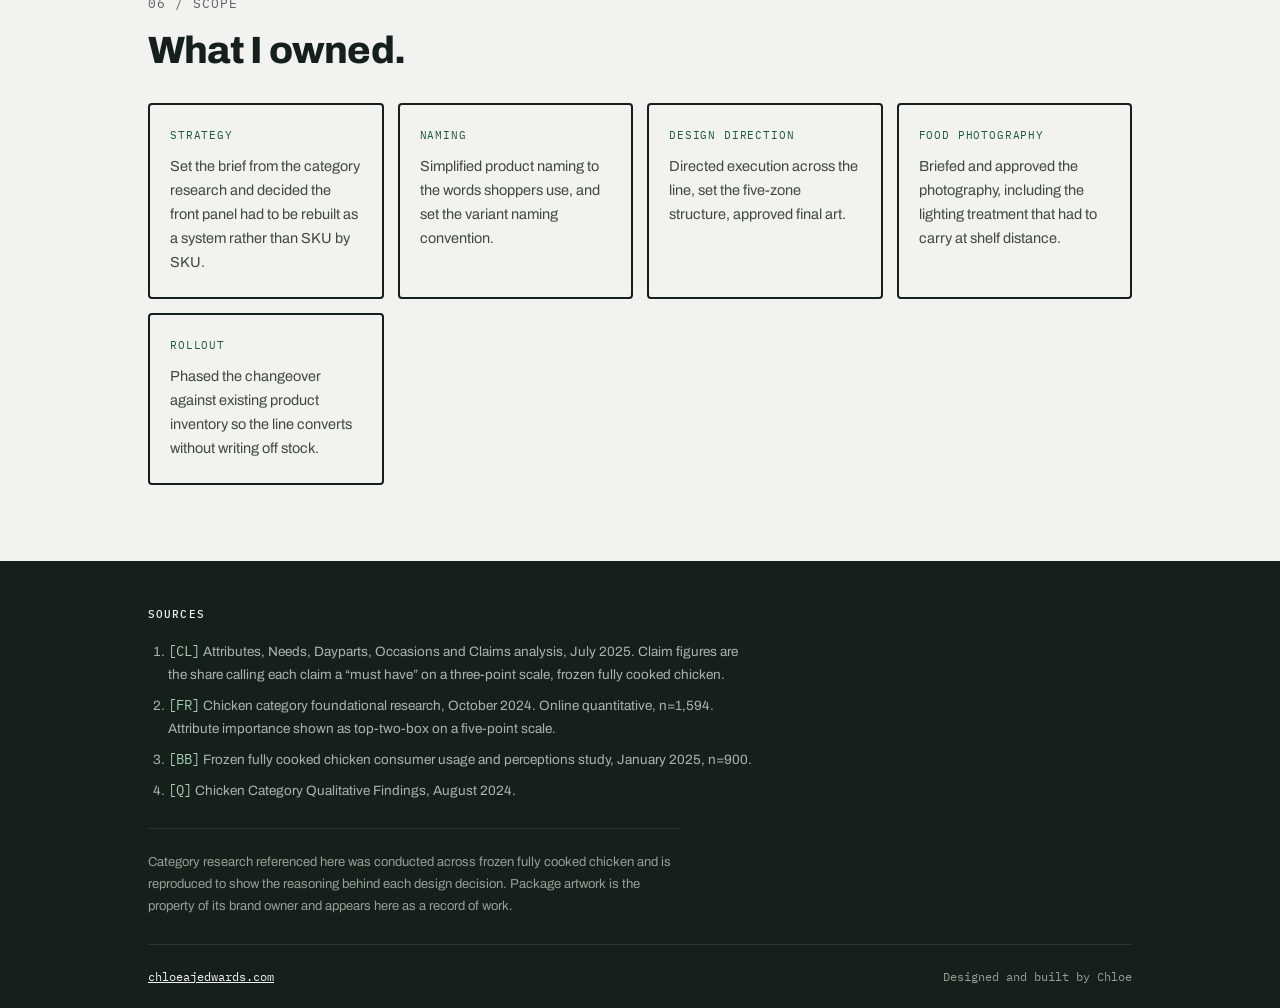
==== commit 64859e9f: "Remove orange chicken update" ====
--- a/packaging/foster-farms.html
+++ b/packaging/foster-farms.html
@@ -38,7 +38,7 @@
   <p class="rail-note">Claim figures from the July 2025 category claims analysis. The redesign is in market now, so post-launch results are not yet available.</p></div>
 </div>
 
-<section><div class="wrap"><div class="sec-head"><span class="sec-tag">01 / The problem</span><h2>Foster Farms owns yellow in the freezer and was giving half of it away.</h2></div><p class="lede">This was a system problem, not a SKU problem. I rebuilt the front panel as a repeatable structure and rolled it across the line.</p><p>The prior system split the front panel down the middle. Product photography sat on a white field on the right, which cut the yellow brand block roughly in half and pushed the logo into the top left corner at a size that stopped working from a few feet away. Claims were spread across a crowded strip at the bottom, each one competing with the one beside it.</p><p>Every SKU also solved variant naming its own way. There was no single device that told a shopper which flavour they had picked up, so the line worked SKU by SKU instead of as a block.</p><blockquote class="callout" style="margin-top:32px"><p>Colour is the first thing a shopper resolves at distance, before a logo, a name or a claim. A brand block only works if it is a block.</p><cite>The design principle behind the rebuild</cite></blockquote></div></section><section><div class="wrap"><div class="sec-head"><span class="sec-tag">02 / The finding</span><h2>In frozen fully cooked chicken, two claims decide the purchase.</h2></div><p class="lede">Protein and no antibiotics are not nice-to-have callouts in this category. They are the two questions the shopper is answering at the freezer door.</p><div class="evidence"><div class="ev"><span class="n">47%</span><span class="t">call high protein a must-have claim. It is the top-ranked claim in frozen fully cooked chicken and it rises to 62% among Protein Seekers.</span><span class="s">Claims importance, FFC</span></div><div class="ev"><span class="n">39%</span><span class="t">call &ldquo;no antibiotics ever&rdquo; a must-have. This is the point of difference against other frozen fully cooked chicken, and it climbs to 46% among Mindful Shoppers.</span><span class="s">Claims importance, FFC</span></div><div class="ev"><span class="n">63%</span><span class="t">rate &ldquo;easy or convenient to find in stores&rdquo; extremely or very important, while only 40% say the same of packaging. Shoppers do not think the bag matters. It is the only medium they see.</span><span class="s">Foundational research</span></div><div class="ev"><span class="n">70%+</span><span class="t">of shoppers write or say only &ldquo;chicken&rdquo; or the type of chicken when they plan a trip. They arrive with a form in mind and no brand attached to it.</span><span class="s">Foundational research</span></div></div></div></section><section><div class="wrap"><div class="sec-head"><span class="sec-tag">03 / The rebuild</span><h2>One front-panel system, applied across the line.</h2></div><p class="lede">Five zones, fixed positions, one flavour device. Every SKU inherits the same structure.</p><div class="arch"><div class="arch-row"><div class="arch-tier"><b>Zone 1</b>Brand</div><div class="arch-vals"><span class="chip lead">Enlarged logo, centred</span><span class="chip lead">Yellow runs edge to edge</span></div></div><div class="arch-row"><div class="arch-tier"><b>Zone 2</b>Proof</div><div class="arch-vals"><span class="chip">10G / 14G Protein</span><span class="chip">No Antibiotics Ever</span><span class="chip">Fixed top-right stack</span></div></div><div class="arch-row"><div class="arch-tier"><b>Zone 3</b>Product</div><div class="arch-vals"><span class="chip">Chicken Nuggets</span><span class="chip">Orange Chicken</span><span class="chip">Radiant light behind the food</span></div></div><div class="arch-row"><div class="arch-tier"><b>Zone 4</b>Variant</div><div class="arch-vals"><span class="chip lead">Spicy</span><span class="chip lead">Orange Sauce</span><span class="chip">One ticket, flavour-coded</span></div></div><div class="arch-row"><div class="arch-tier"><b>Zone 5</b>Support</div><div class="arch-vals"><span class="chip">100% All Natural</span><span class="chip">Ready In Minutes</span><span class="chip">No Added Hormones or Steroids</span></div></div><p class="arch-why"><b>Why zones.</b> A shopper reads a frozen bag in a fixed sequence at decreasing distance: colour, then brand, then what it is, then which one. Fixing each answer to a zone means every SKU in the line teaches the shopper how to read the next one. It also means a new flavour is a ticket colour and a product shot, not a new layout.</p></div></div></section><section><div class="wrap"><div class="sec-head"><span class="sec-tag">04 / The rebuild</span><h2>What changed on the front panel, and why.</h2></div><div class="compare"><figure class="pack before"><div class="pack-cap"><span class="badge">Before</span><span class="who">Foster Farms Breast Nuggets, Spicy</span></div><img src="img/ff_nug_old.jpg" alt="Previous Foster Farms Breast Nuggets bag with a white photography field splitting the yellow panel" decoding="sync"><ul class="pack-notes"><li>White photography field takes the right third and breaks the yellow block.</li><li>Logo sits small and off-centre at the top.</li><li>Named &ldquo;Breast Nuggets&rdquo;, which is not the word the shopper is looking for.</li><li>Six secondary claims crowd a single strip with no space between them.</li><li>Nutrition panel copy runs across the top edge and competes with the logo.</li><li>Product floats loose against white with no depth or light.</li></ul></figure><figure class="pack after"><div class="pack-cap"><span class="badge">After</span><span class="who">Foster Farms Chicken Nuggets, Spicy</span></div><img src="img/ff_nug_new.jpg" alt="Redesigned Foster Farms Chicken Nuggets bag with edge-to-edge yellow, radiant light and a Spicy ticket" decoding="sync"><ul class="pack-notes"><li>Yellow runs edge to edge. The brand block is a block again.</li><li>Logo enlarged and centred as the first thing read at distance.</li><li>Renamed &ldquo;Chicken Nuggets&rdquo;, the word shoppers actually use.</li><li>Protein and No Antibiotics Ever fixed as a stacked badge, top right.</li><li>Radiant light behind the food so the product reads as the hero.</li><li>Three secondary claims on one rule with space to be read.</li></ul></figure></div><p class="figcap">Left: prior production art. Note that this render carries an air fryer banner that is not on the shelf pack. Right: the redesigned front panel now rolling into market.</p><div style="height:44px"></div><div class="compare"><figure class="pack before"><div class="pack-cap"><span class="badge">Before</span><span class="who">Foster Farms Orange Chicken</span></div><img src="img/ff_orange_old.jpg" alt="Previous Foster Farms Orange Chicken bag" decoding="sync"><ul class="pack-notes"><li>Same split-panel structure, solved differently again.</li><li>No shared variant device linking it to the rest of the line.</li><li>Claims and callouts sit in different places than on the nugget bag.</li></ul></figure><figure class="pack after"><div class="pack-cap"><span class="badge">After</span><span class="who">Foster Farms Orange Chicken, Orange Sauce</span></div><img src="img/ff_orange_new.jpg" alt="Redesigned Foster Farms Orange Chicken bag using the same five-zone system" decoding="sync"><ul class="pack-notes"><li>Identical five-zone structure, inherited without redrawing.</li><li>Same badge stack, with the protein figure updated to 14g.</li><li>Ticket carries &ldquo;Orange Sauce&rdquo; in the flavour&rsquo;s own colour.</li><li>Two SKUs that now read as one line at ten feet.</li></ul></figure></div><p class="figcap">The same system applied to a second SKU. This is the test of a front-panel architecture: the second product should cost a colour decision, not a design project.</p><div style="height:38px"></div><div class="ledger-scroll"><table class="ledger"><thead><tr><th scope="col">The change</th><th scope="col">The evidence behind it</th><th scope="col">Intended commercial effect</th></tr></thead><tbody><tr><td>Enlarged the logo and let yellow run edge to edge</td><td>Colour resolves before type at shelf distance, and 63% of shoppers rate ease of finding the product in store as extremely or very important. <span class="src">FR</span></td><td>Builds a brand block that holds the eye across a full set of facings and makes the line easier to find from the end of the aisle.</td></tr><tr><td>Fixed protein and No Antibiotics Ever as a badge stack</td><td>High protein is the top claim in the category at 47% must-have. No antibiotics ever at 39% is the point of difference against other frozen fully cooked chicken. <span class="src">CL</span></td><td>Answers the two purchase questions in the same place on every SKU, which is what makes a claim learnable rather than just present.</td></tr><tr><td>Built one flavour ticket, colour-coded by variant</td><td>Product form and variant are what the shopper is selecting once brand is settled. Form ranks fifth of ten attributes overall and higher for engaged buyers. <span class="src">FR</span></td><td>Cuts the time to pick the right variant and removes the wrong-flavour purchases that damage repeat. A new flavour becomes a colour, not a redesign.</td></tr><tr><td>Renamed the product to match how people search for it</td><td>Over 70% of shoppers write or say only &ldquo;chicken&rdquo; or the type of chicken when planning a trip. Search behaviour follows the same words. <span class="src">FR</span></td><td>Matches the pack to the words in the shopper&rsquo;s head and to the terms they type. &ldquo;Breast Nuggets&rdquo; is a manufacturing description. &ldquo;Chicken Nuggets&rdquo; is what someone came to buy, on shelf and online.</td></tr><tr><td>Put radiant light behind the product</td><td>In consumer testing on a comparable frozen fully cooked line, &ldquo;it looked tasty or delicious&rdquo; was the first-cited reason to buy at 45 to 57%. Appetite appeal is the trigger, claims are the permission. <span class="src">BB</span></td><td>Gives the food depth and separation so it carries at distance, and makes the appetite cue and the brand colour work together instead of competing.</td></tr><tr><td>Gave secondary claims room</td><td>Claims read as a set only when they are spaced as a set. A crowded strip reads as fine print and gets skipped.</td><td>Three claims that get read beat six that do not, and it holds the panel open for retailer-specific callouts later.</td></tr></tbody></table></div></div></section><section><div class="wrap"><div class="sec-head"><span class="sec-tag">05 / The result</span><h2>Rolling into market now. What I will read.</h2></div><p class="lede">The redesign is phasing into market as existing inventory clears, so there is no post-launch read yet. These are the measures the work was designed against, set before launch.</p><ul class="plan"><li><span class="idx">01</span><div><h3>Findability at shelf</h3><p>The primary objective. Time to locate the brand block in a competitive frozen set, tested the same way the Just Bare rebuild was tested, where the naming and claim rebuild returned an 83% findability gain.</p></div></li><li><span class="idx">02</span><div><h3>Dollar velocity in distributed accounts</h3><p>The commercial read, held against the same accounts pre and post so distribution changes do not flatter the number.</p></div></li><li><span class="idx">03</span><div><h3>Unaided brand block recognition</h3><p>Whether shoppers can identify the brand from colour alone at distance. This is the test of the decision to own yellow.</p></div></li><li><span class="idx">04</span><div><h3>Claim playback</h3><p>Whether protein and no antibiotics are what shoppers repeat after exposure. If they are not, the badge stack is in the wrong place or the wrong size.</p></div></li><li><span class="idx">05</span><div><h3>Variant error rate</h3><p>Whether the ticket reduces wrong-flavour purchases. This shows up in repeat, not in trial.</p></div></li></ul></div></section><section><div class="wrap"><div class="sec-head"><span class="sec-tag">06 / Scope</span><h2>What I owned.</h2></div><div class="owned"><div class="ow"><span class="r">Strategy</span><p>Set the brief from the category research and decided the front panel had to be rebuilt as a system rather than SKU by SKU.</p></div><div class="ow"><span class="r">Naming</span><p>Simplified product naming to the words shoppers use, and set the variant naming convention.</p></div><div class="ow"><span class="r">Design direction</span><p>Directed execution across the line, set the five-zone structure, approved final art.</p></div><div class="ow"><span class="r">Food photography</span><p>Briefed and approved the photography, including the lighting treatment that had to carry at shelf distance.</p></div><div class="ow"><span class="r">Rollout</span><p>Phased the changeover against existing product inventory so the line converts without writing off stock.</p></div></div></div></section>
+<section><div class="wrap"><div class="sec-head"><span class="sec-tag">01 / The problem</span><h2>Foster Farms owns yellow in the freezer and was giving half of it away.</h2></div><p class="lede">This was a system problem, not a SKU problem. I rebuilt the front panel as a repeatable structure and rolled it across the line.</p><p>The prior system split the front panel down the middle. Product photography sat on a white field on the right, which cut the yellow brand block roughly in half and pushed the logo into the top left corner at a size that stopped working from a few feet away. Claims were spread across a crowded strip at the bottom, each one competing with the one beside it.</p><p>Every SKU also solved variant naming its own way. There was no single device that told a shopper which flavour they had picked up, so the line worked SKU by SKU instead of as a block.</p><blockquote class="callout" style="margin-top:32px"><p>Colour is the first thing a shopper resolves at distance, before a logo, a name or a claim. A brand block only works if it is a block.</p><cite>The design principle behind the rebuild</cite></blockquote></div></section><section><div class="wrap"><div class="sec-head"><span class="sec-tag">02 / The finding</span><h2>In frozen fully cooked chicken, two claims decide the purchase.</h2></div><p class="lede">Protein and no antibiotics are not nice-to-have callouts in this category. They are the two questions the shopper is answering at the freezer door.</p><div class="evidence"><div class="ev"><span class="n">47%</span><span class="t">call high protein a must-have claim. It is the top-ranked claim in frozen fully cooked chicken and it rises to 62% among Protein Seekers.</span><span class="s">Claims importance, FFC</span></div><div class="ev"><span class="n">39%</span><span class="t">call &ldquo;no antibiotics ever&rdquo; a must-have. This is the point of difference against other frozen fully cooked chicken, and it climbs to 46% among Mindful Shoppers.</span><span class="s">Claims importance, FFC</span></div><div class="ev"><span class="n">63%</span><span class="t">rate &ldquo;easy or convenient to find in stores&rdquo; extremely or very important, while only 40% say the same of packaging. Shoppers do not think the bag matters. It is the only medium they see.</span><span class="s">Foundational research</span></div><div class="ev"><span class="n">70%+</span><span class="t">of shoppers write or say only &ldquo;chicken&rdquo; or the type of chicken when they plan a trip. They arrive with a form in mind and no brand attached to it.</span><span class="s">Foundational research</span></div></div></div></section><section><div class="wrap"><div class="sec-head"><span class="sec-tag">03 / The rebuild</span><h2>One front-panel system, applied across the line.</h2></div><p class="lede">Five zones, fixed positions, one flavour device. Every SKU inherits the same structure.</p><div class="arch"><div class="arch-row"><div class="arch-tier"><b>Zone 1</b>Brand</div><div class="arch-vals"><span class="chip lead">Enlarged logo, centred</span><span class="chip lead">Yellow runs edge to edge</span></div></div><div class="arch-row"><div class="arch-tier"><b>Zone 2</b>Proof</div><div class="arch-vals"><span class="chip">10G Protein per serving</span><span class="chip">No Antibiotics Ever</span><span class="chip">Fixed top-right stack</span></div></div><div class="arch-row"><div class="arch-tier"><b>Zone 3</b>Product</div><div class="arch-vals"><span class="chip">Chicken Nuggets</span><span class="chip">Radiant light behind the food</span></div></div><div class="arch-row"><div class="arch-tier"><b>Zone 4</b>Variant</div><div class="arch-vals"><span class="chip lead">Spicy</span><span class="chip">One ticket, colour-coded by flavour</span></div></div><div class="arch-row"><div class="arch-tier"><b>Zone 5</b>Support</div><div class="arch-vals"><span class="chip">100% All Natural</span><span class="chip">Ready In Minutes</span><span class="chip">No Added Hormones or Steroids</span></div></div><p class="arch-why"><b>Why zones.</b> A shopper reads a frozen bag in a fixed sequence at decreasing distance: colour, then brand, then what it is, then which one. Fixing each answer to a zone means every SKU in the line teaches the shopper how to read the next one. It also means a new flavour is a ticket colour and a product shot, not a new layout.</p></div></div></section><section><div class="wrap"><div class="sec-head"><span class="sec-tag">04 / The rebuild</span><h2>What changed on the front panel, and why.</h2></div><div class="compare"><figure class="pack before"><div class="pack-cap"><span class="badge">Before</span><span class="who">Foster Farms Breast Nuggets, Spicy</span></div><img src="img/ff_nug_old.jpg" alt="Previous Foster Farms Breast Nuggets bag with a white photography field splitting the yellow panel" decoding="sync"><ul class="pack-notes"><li>White photography field takes the right third and breaks the yellow block.</li><li>Logo sits small and off-centre at the top.</li><li>Named &ldquo;Breast Nuggets&rdquo;, which is not the word the shopper is looking for.</li><li>Six secondary claims crowd a single strip with no space between them.</li><li>Nutrition panel copy runs across the top edge and competes with the logo.</li><li>Product floats loose against white with no depth or light.</li></ul></figure><figure class="pack after"><div class="pack-cap"><span class="badge">After</span><span class="who">Foster Farms Chicken Nuggets, Spicy</span></div><img src="img/ff_nug_new.jpg" alt="Redesigned Foster Farms Chicken Nuggets bag with edge-to-edge yellow, radiant light and a Spicy ticket" decoding="sync"><ul class="pack-notes"><li>Yellow runs edge to edge. The brand block is a block again.</li><li>Logo enlarged and centred as the first thing read at distance.</li><li>Renamed &ldquo;Chicken Nuggets&rdquo;, the word shoppers actually use.</li><li>Protein and No Antibiotics Ever fixed as a stacked badge, top right.</li><li>Radiant light behind the food so the product reads as the hero.</li><li>Three secondary claims on one rule with space to be read.</li></ul></figure></div><p class="figcap">Left: prior production art. Note that this render carries an air fryer banner that is not on the shelf pack. Right: the redesigned front panel now rolling into market. The same five zones carry across every SKU in the line.</p><div style="height:38px"></div><div class="ledger-scroll"><table class="ledger"><thead><tr><th scope="col">The change</th><th scope="col">The evidence behind it</th><th scope="col">Intended commercial effect</th></tr></thead><tbody><tr><td>Enlarged the logo and let yellow run edge to edge</td><td>Colour resolves before type at shelf distance, and 63% of shoppers rate ease of finding the product in store as extremely or very important. <span class="src">FR</span></td><td>Builds a brand block that holds the eye across a full set of facings and makes the line easier to find from the end of the aisle.</td></tr><tr><td>Fixed protein and No Antibiotics Ever as a badge stack</td><td>High protein is the top claim in the category at 47% must-have. No antibiotics ever at 39% is the point of difference against other frozen fully cooked chicken. <span class="src">CL</span></td><td>Answers the two purchase questions in the same place on every SKU, which is what makes a claim learnable rather than just present.</td></tr><tr><td>Built one flavour ticket, colour-coded by variant</td><td>Product form and variant are what the shopper is selecting once brand is settled. Form ranks fifth of ten attributes overall and higher for engaged buyers. <span class="src">FR</span></td><td>Cuts the time to pick the right variant and removes the wrong-flavour purchases that damage repeat. A new flavour becomes a ticket colour, not a new layout.</td></tr><tr><td>Renamed the product to match how people search for it</td><td>Over 70% of shoppers write or say only &ldquo;chicken&rdquo; or the type of chicken when planning a trip. Search behaviour follows the same words. <span class="src">FR</span></td><td>Matches the pack to the words in the shopper&rsquo;s head and to the terms they type. &ldquo;Breast Nuggets&rdquo; is a manufacturing description. &ldquo;Chicken Nuggets&rdquo; is what someone came to buy, on shelf and online.</td></tr><tr><td>Put radiant light behind the product</td><td>In consumer testing on a comparable frozen fully cooked line, &ldquo;it looked tasty or delicious&rdquo; was the first-cited reason to buy at 45 to 57%. Appetite appeal is the trigger, claims are the permission. <span class="src">BB</span></td><td>Gives the food depth and separation so it carries at distance, and makes the appetite cue and the brand colour work together instead of competing.</td></tr><tr><td>Gave secondary claims room</td><td>Claims read as a set only when they are spaced as a set. A crowded strip reads as fine print and gets skipped.</td><td>Three claims that get read beat six that do not, and it holds the panel open for retailer-specific callouts later.</td></tr></tbody></table></div></div></section><section><div class="wrap"><div class="sec-head"><span class="sec-tag">05 / The result</span><h2>Rolling into market now. What I will read.</h2></div><p class="lede">The redesign is phasing into market as existing inventory clears, so there is no post-launch read yet. These are the measures the work was designed against, set before launch.</p><ul class="plan"><li><span class="idx">01</span><div><h3>Findability at shelf</h3><p>The primary objective. Time to locate the brand block in a competitive frozen set, tested the same way the Just Bare rebuild was tested, where the naming and claim rebuild returned an 83% findability gain.</p></div></li><li><span class="idx">02</span><div><h3>Dollar velocity in distributed accounts</h3><p>The commercial read, held against the same accounts pre and post so distribution changes do not flatter the number.</p></div></li><li><span class="idx">03</span><div><h3>Unaided brand block recognition</h3><p>Whether shoppers can identify the brand from colour alone at distance. This is the test of the decision to own yellow.</p></div></li><li><span class="idx">04</span><div><h3>Claim playback</h3><p>Whether protein and no antibiotics are what shoppers repeat after exposure. If they are not, the badge stack is in the wrong place or the wrong size.</p></div></li><li><span class="idx">05</span><div><h3>Variant error rate</h3><p>Whether the ticket reduces wrong-flavour purchases. This shows up in repeat, not in trial.</p></div></li></ul></div></section><section><div class="wrap"><div class="sec-head"><span class="sec-tag">06 / Scope</span><h2>What I owned.</h2></div><div class="owned"><div class="ow"><span class="r">Strategy</span><p>Set the brief from the category research and decided the front panel had to be rebuilt as a system rather than SKU by SKU.</p></div><div class="ow"><span class="r">Naming</span><p>Simplified product naming to the words shoppers use, and set the variant naming convention.</p></div><div class="ow"><span class="r">Design direction</span><p>Directed execution across the line, set the five-zone structure, approved final art.</p></div><div class="ow"><span class="r">Food photography</span><p>Briefed and approved the photography, including the lighting treatment that had to carry at shelf distance.</p></div><div class="ow"><span class="r">Rollout</span><p>Phased the changeover against existing product inventory so the line converts without writing off stock.</p></div></div></div></section>
 </main>
 
 <footer>
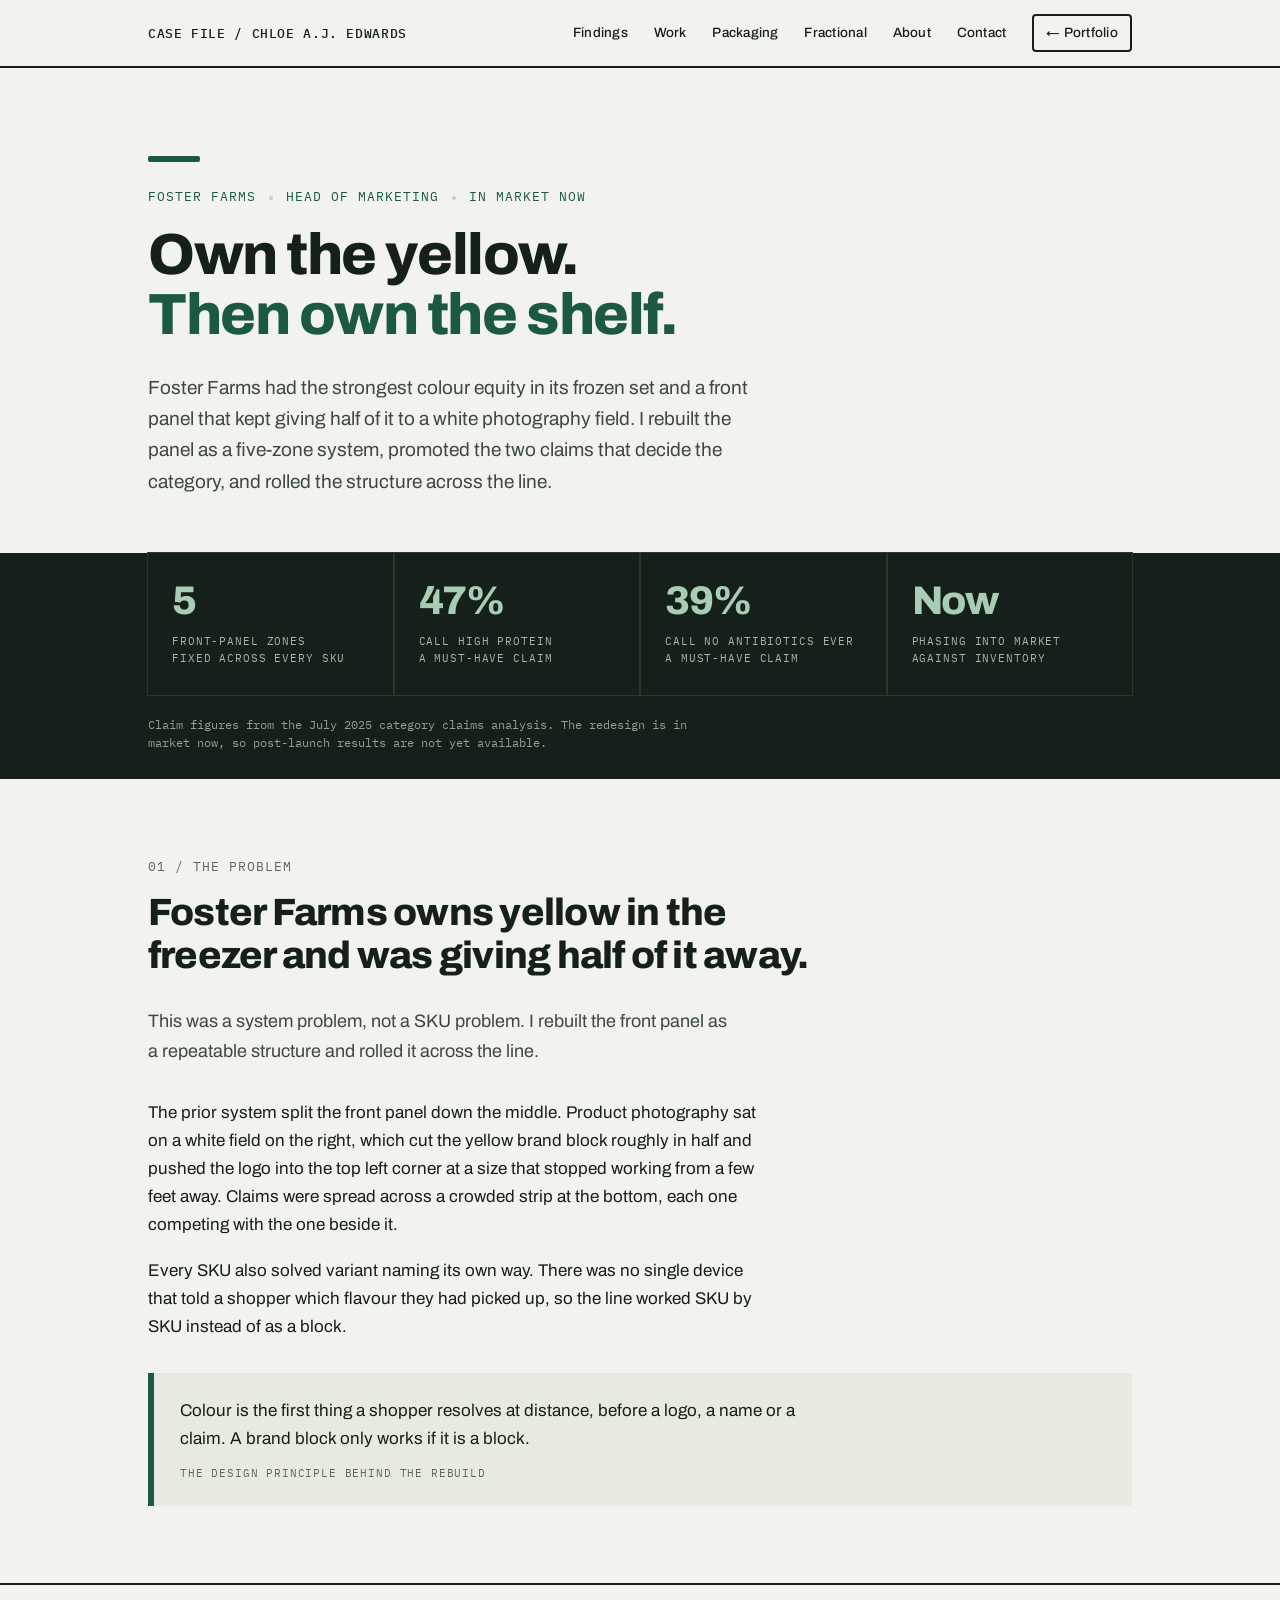
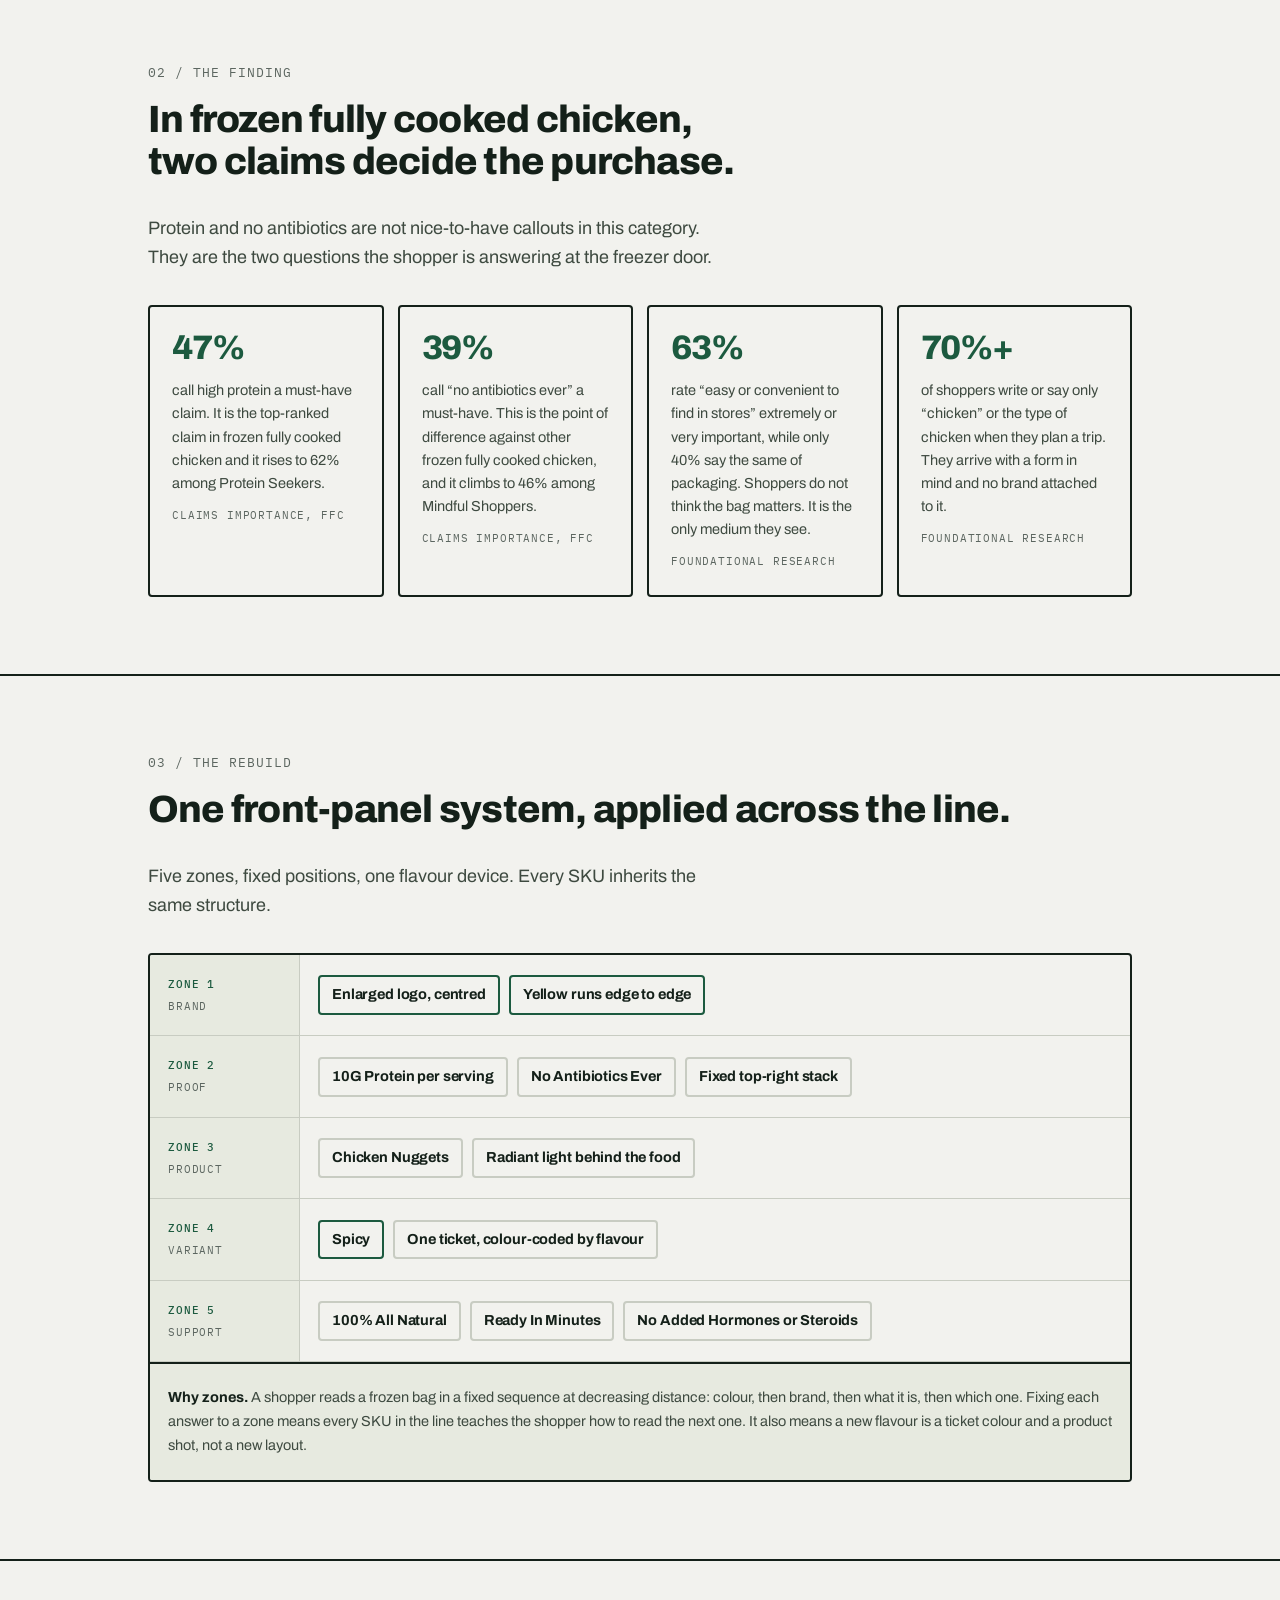
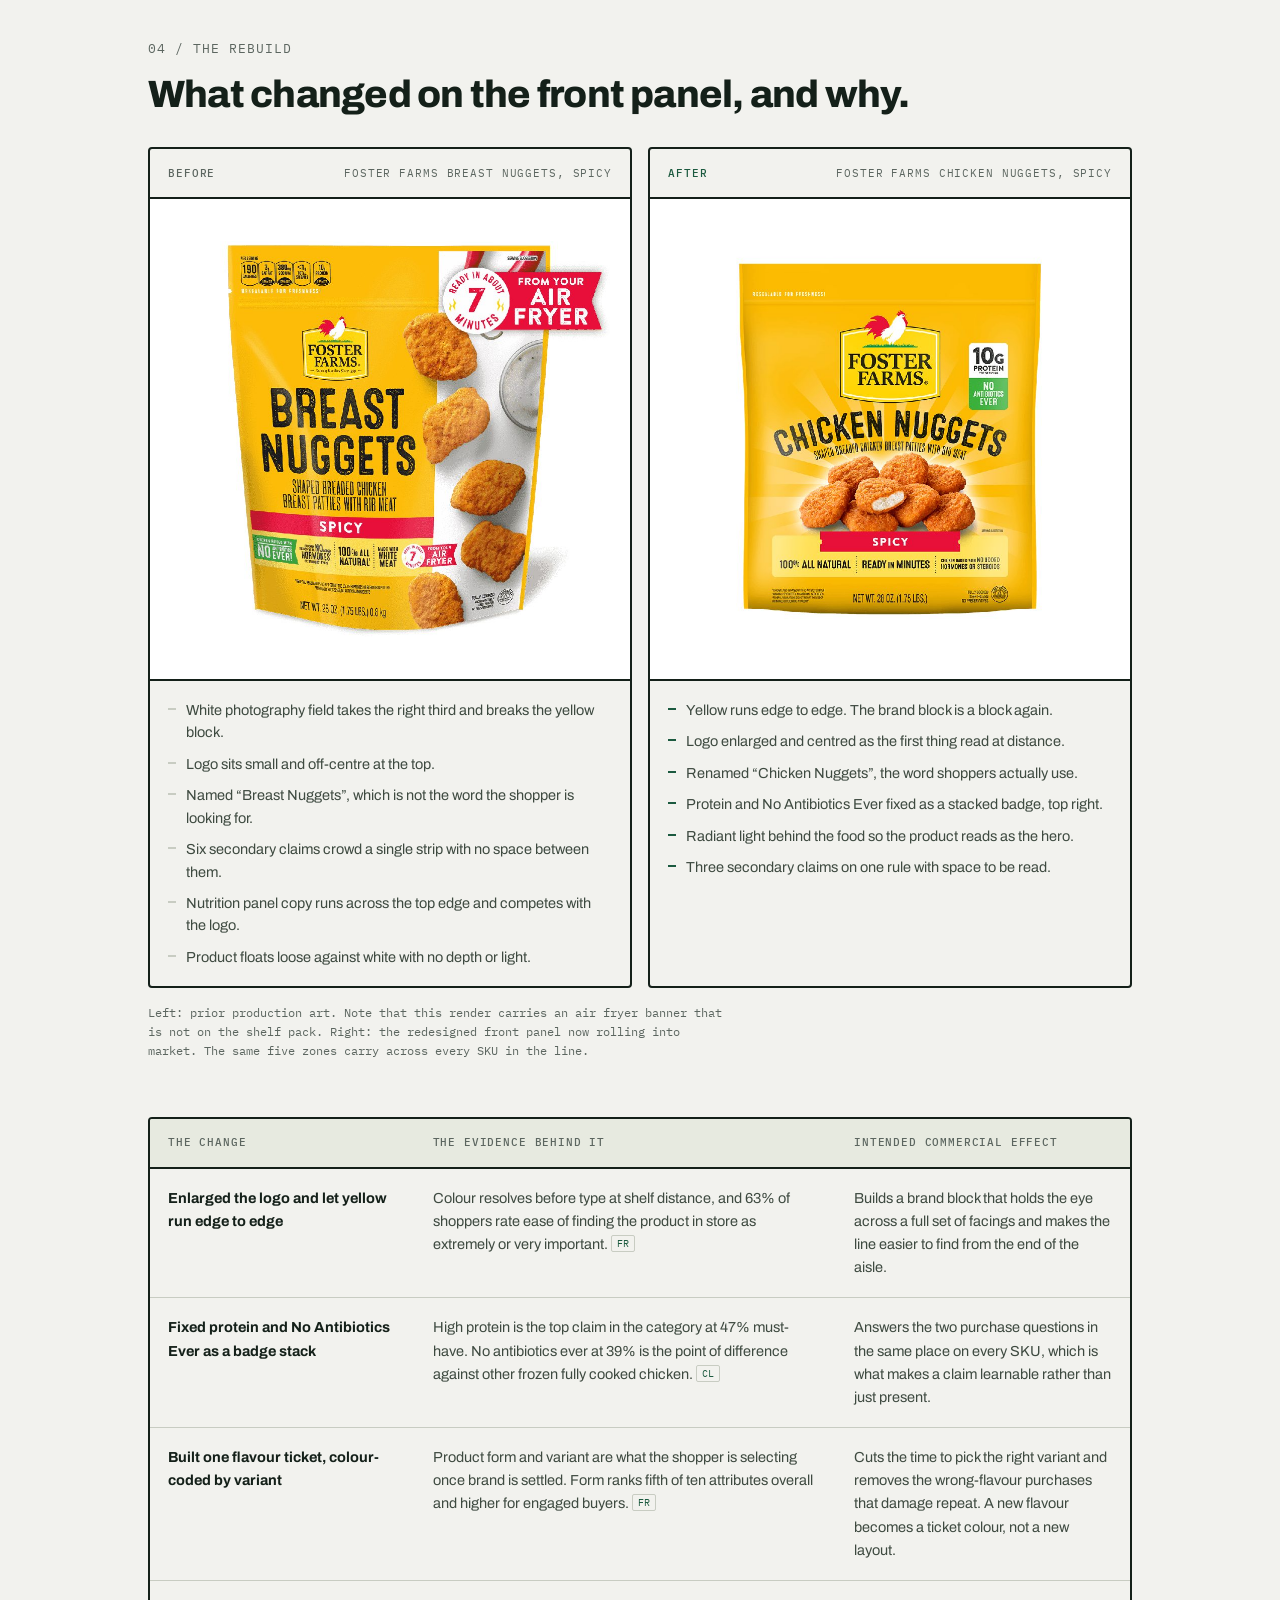
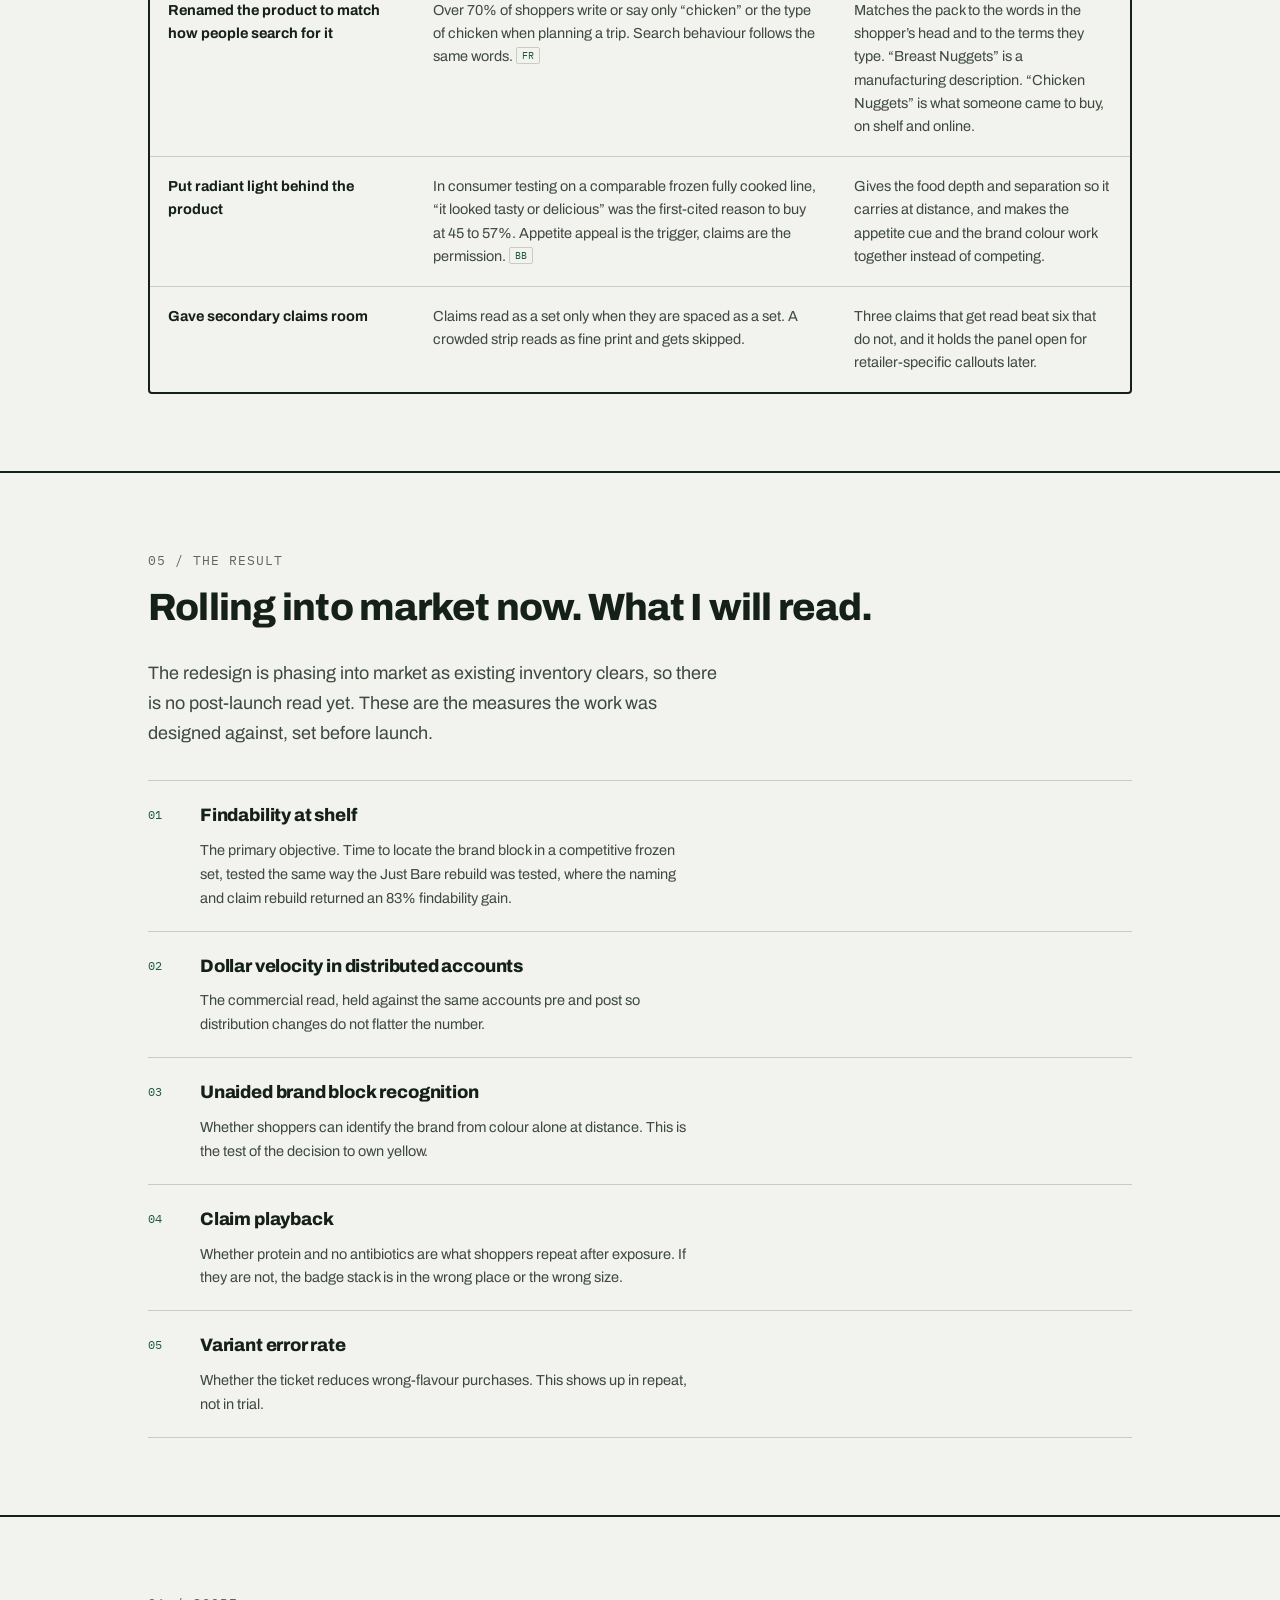
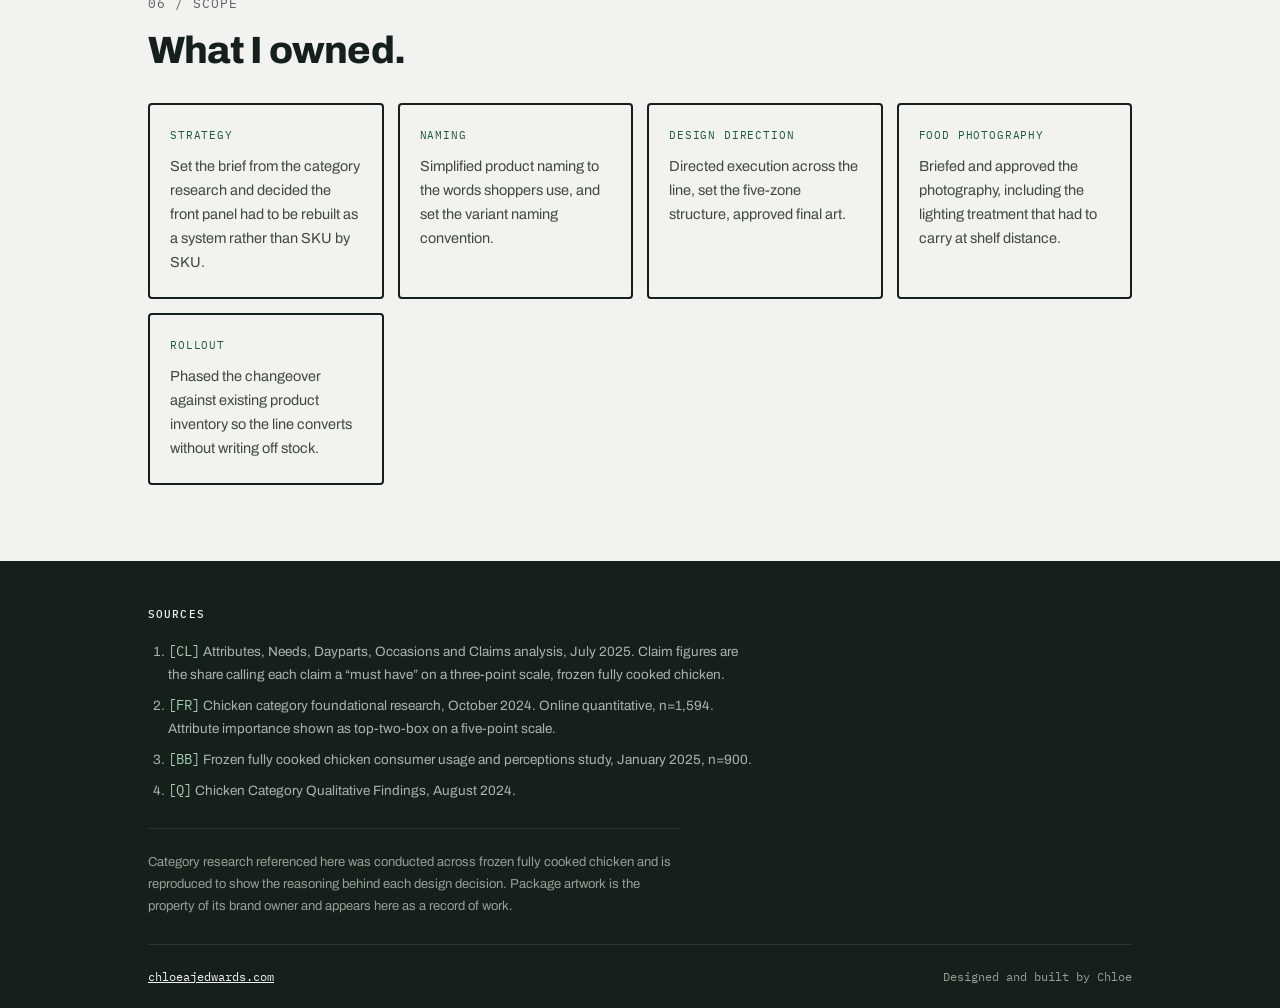
==== commit b9899aa9: "Add files via upload" ====
--- a/packaging/foster-farms.html
+++ b/packaging/foster-farms.html
@@ -21,7 +21,7 @@
 <header class="top">
   <div class="wrap topbar">
     <a class="brand" href="../index.html">CASE FILE / CHLOE A.J. EDWARDS</a>
-    <nav class="main" aria-label="Main"><a href="../index.html#findings">Findings</a><a href="../index.html#work">Work</a><a href="../index.html#fractional">Fractional</a><a href="../index.html#about">About</a><a href="../index.html#contact">Contact</a><a class="back-link" href="../index.html">&larr; Portfolio</a></nav>
+    <nav class="main" aria-label="Main"><a href="../index.html#findings">Findings</a><a href="../index.html#work">Work</a><a href="../index.html#packaging">Packaging</a><a href="../index.html#fractional">Fractional</a><a href="../index.html#about">About</a><a href="../index.html#contact">Contact</a><a class="back-link" href="../index.html">&larr; Portfolio</a></nav>
   </div>
 </header>
 
